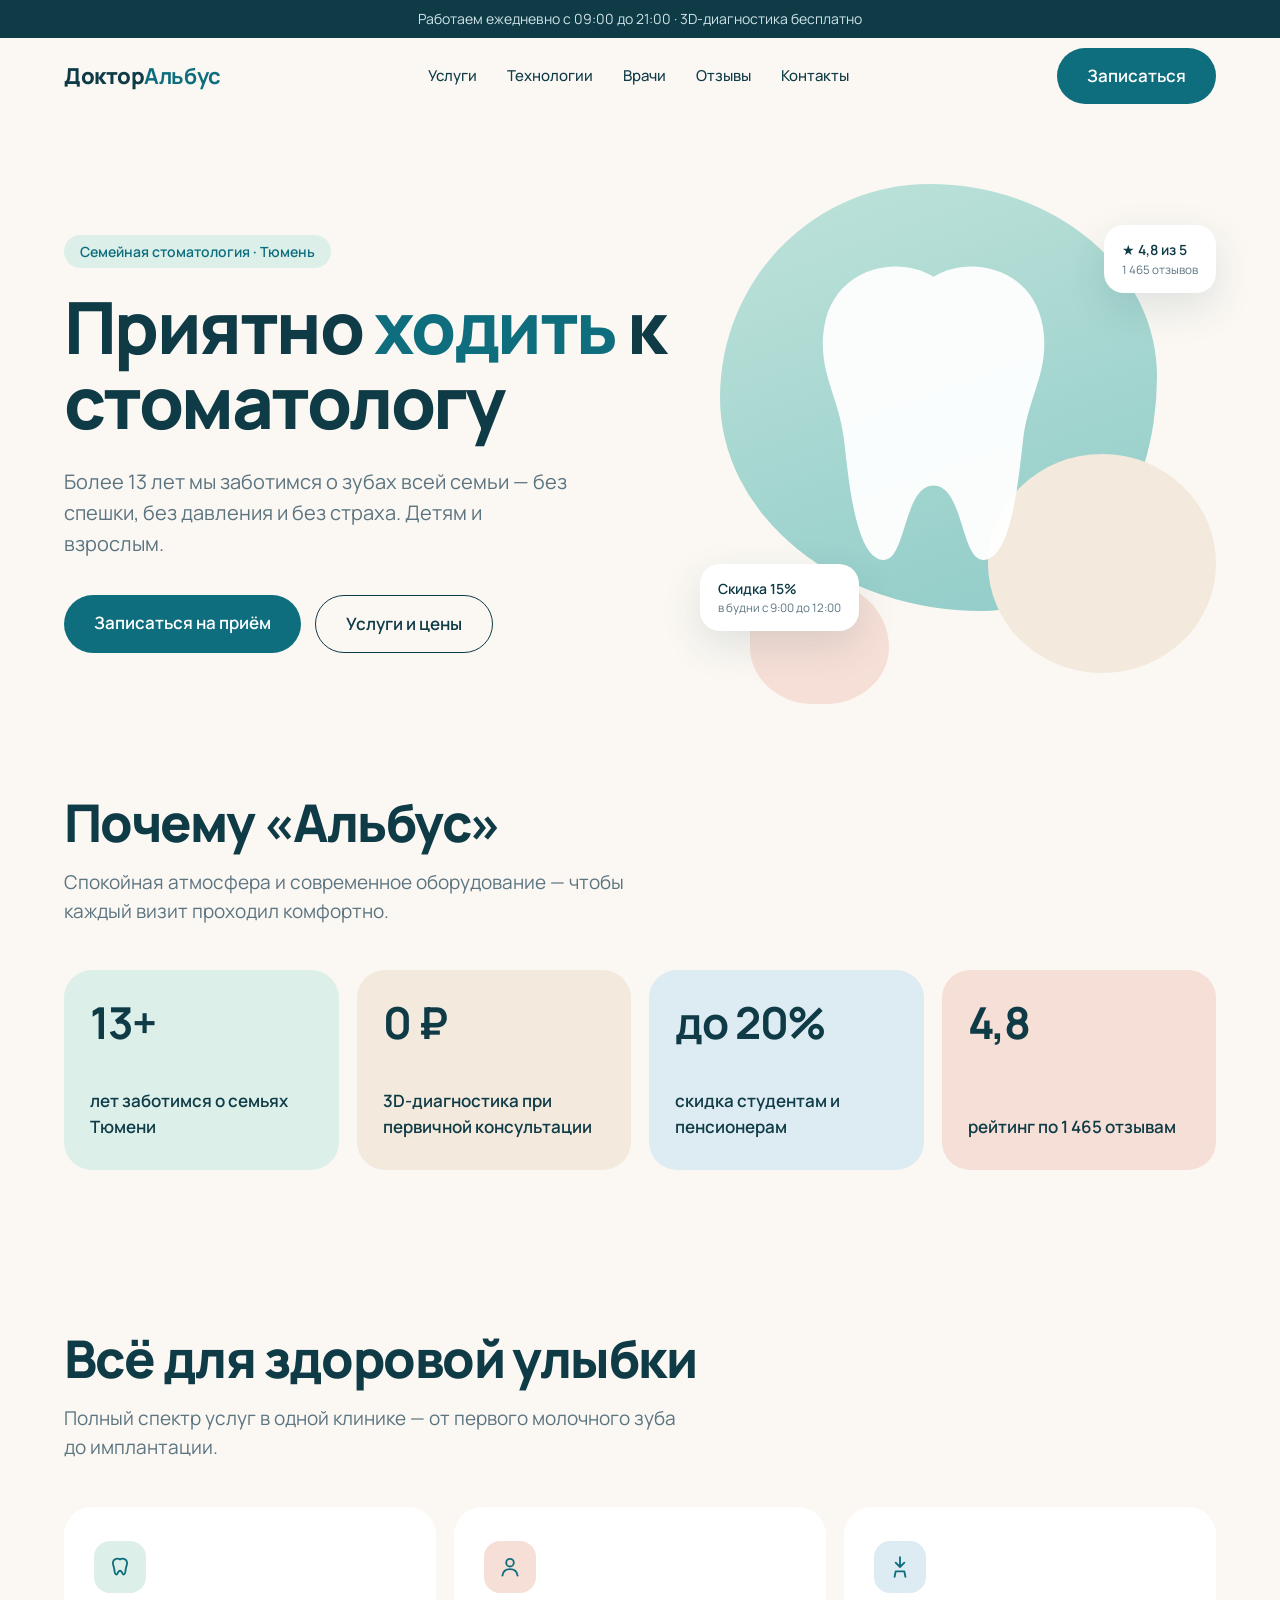
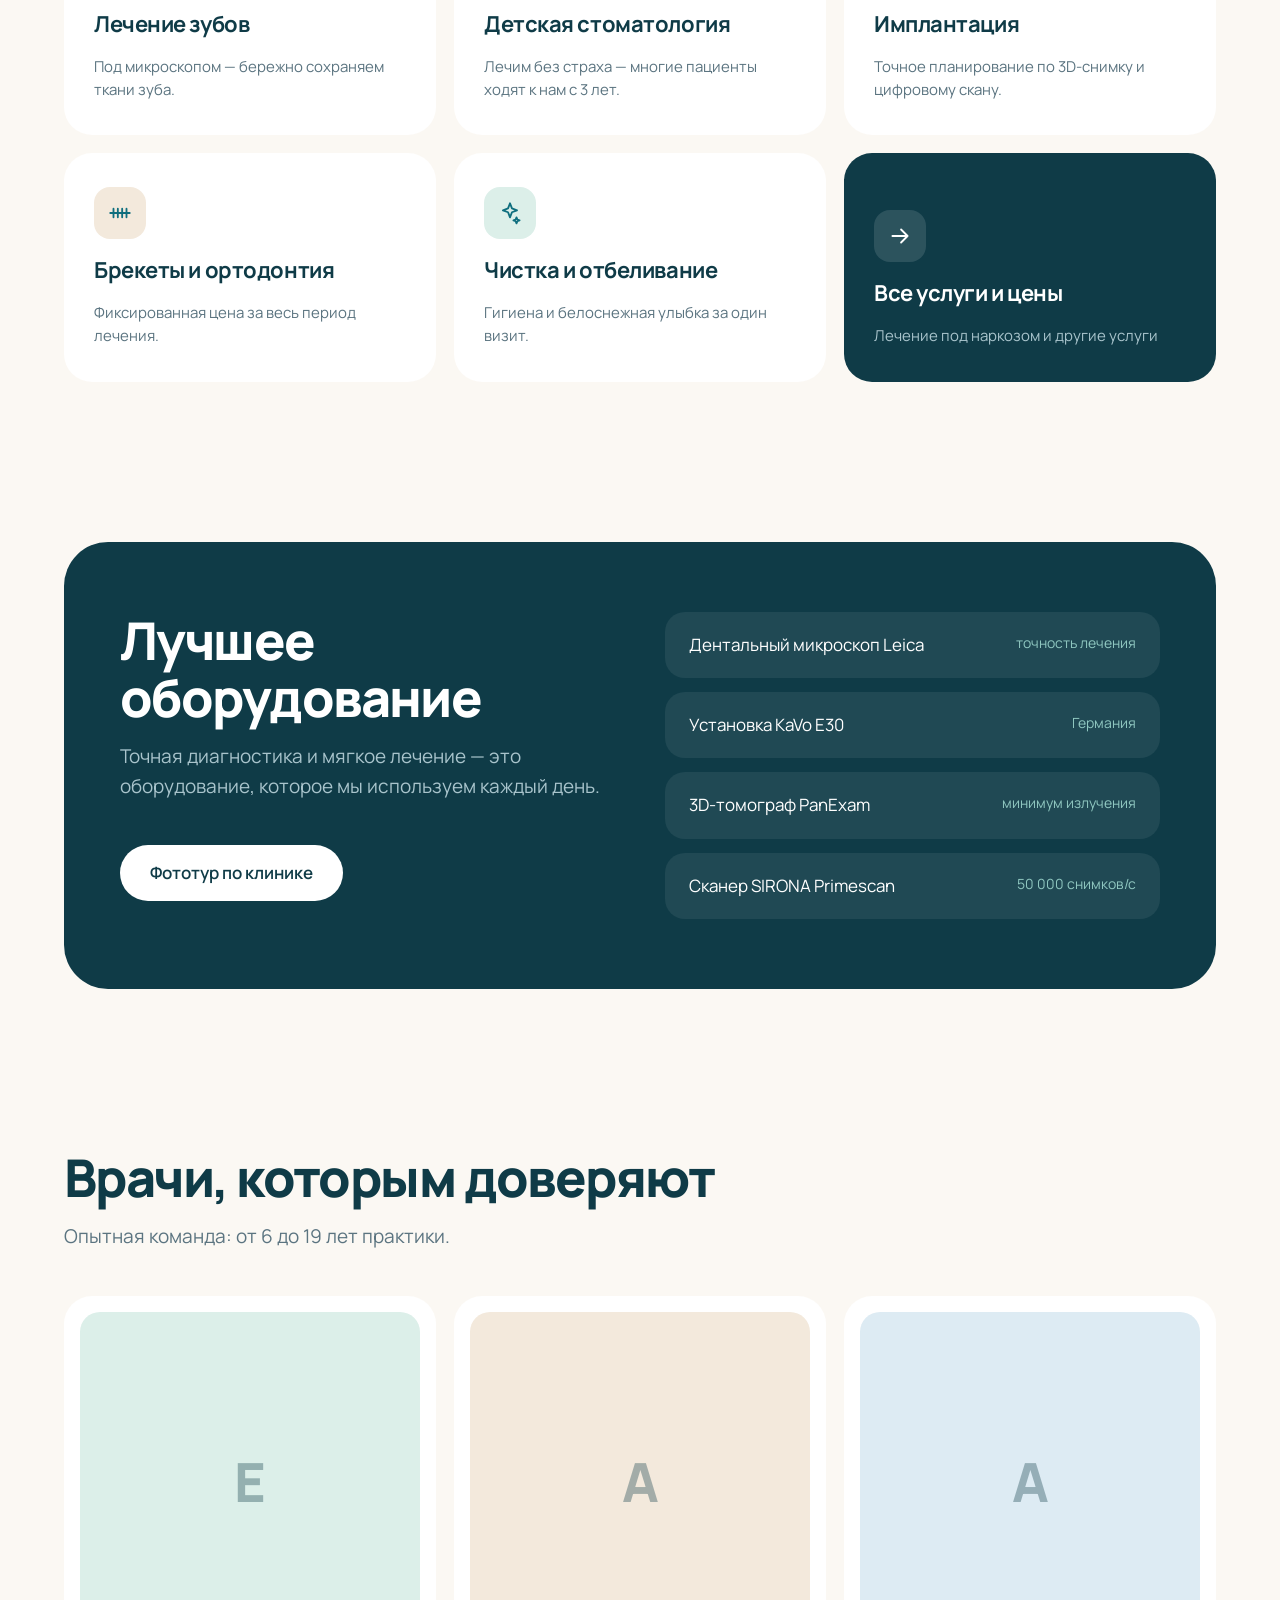
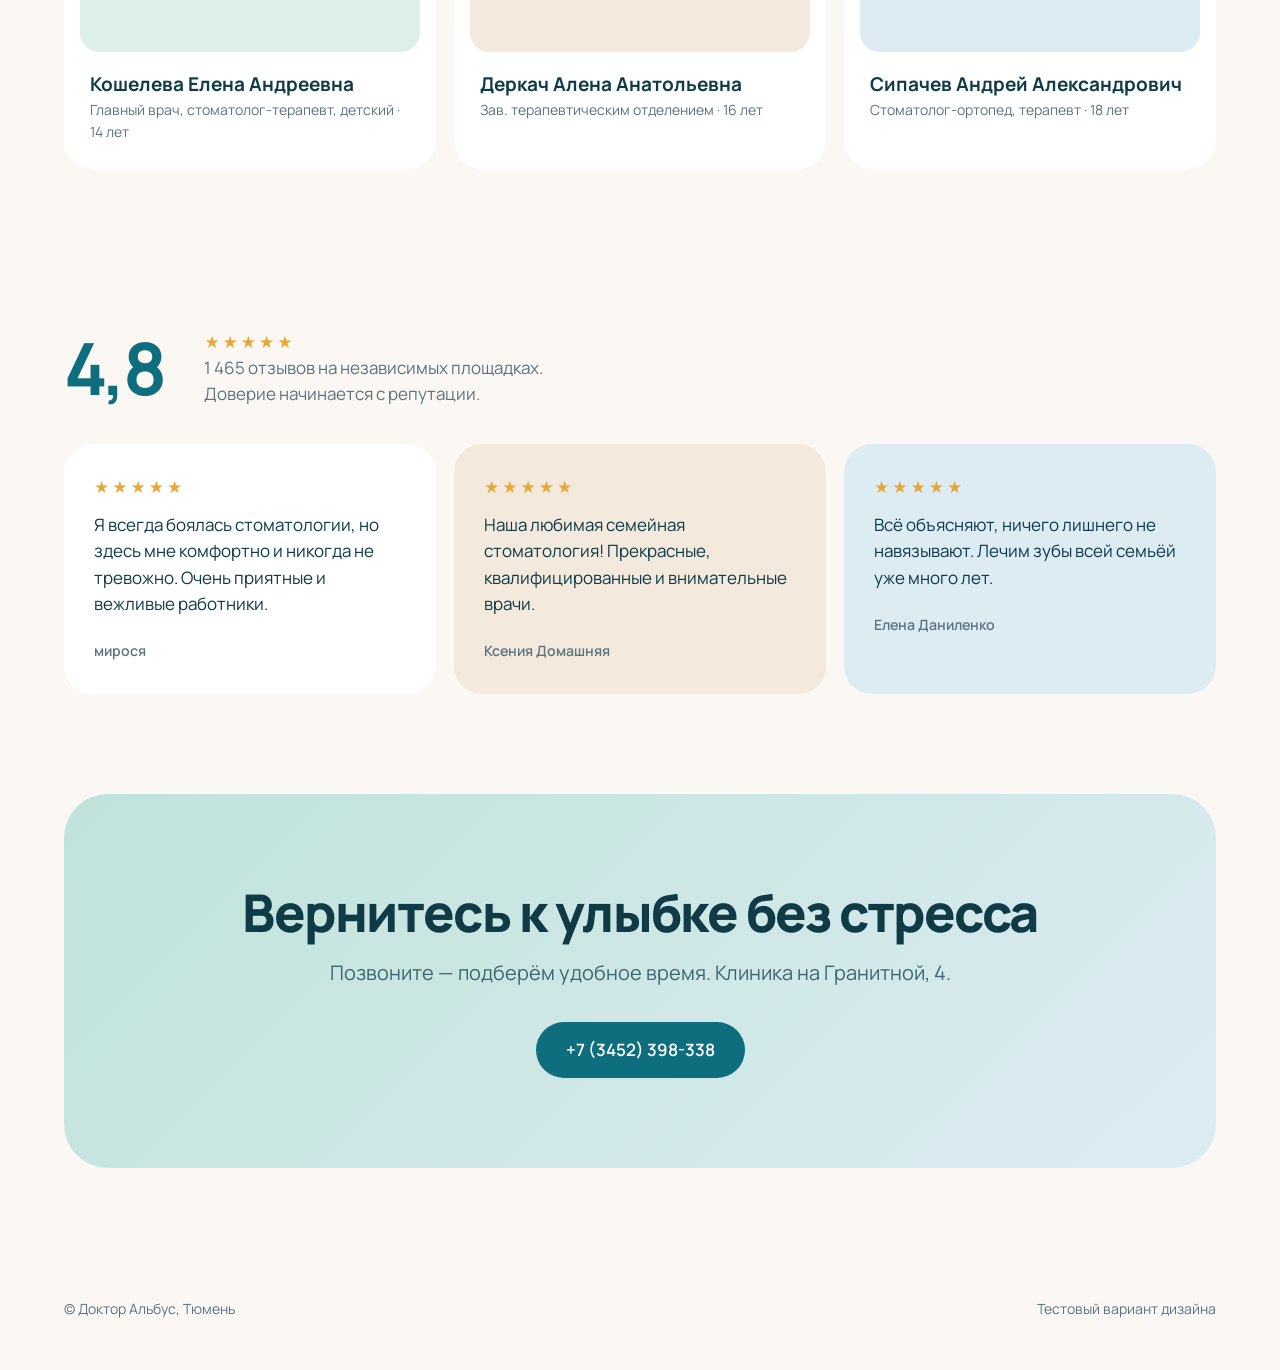
==== site/clinic.html @ 9a0cb172 "Add Doctor Albus redesign test page (Tend-inspired) Co-Authored-By: Claude Sonnet 5.5 <noreply@anthr" ====
<!doctype html>
<html lang="ru">
<head>
<meta charset="utf-8">
<meta name="viewport" content="width=device-width, initial-scale=1">
<title>Доктор Альбус — редизайн (тест)</title>
<link rel="preconnect" href="https://fonts.googleapis.com"><link rel="preconnect" href="https://fonts.gstatic.com" crossorigin>
<link href="https://fonts.googleapis.com/css2?family=Manrope:wght@400;500;600;800&display=swap&subset=cyrillic" rel="stylesheet">
<style>
:root{--bg:#FBF8F3;--ink:#0F3B47;--muted:#5B7480;--teal:#0E6E7E;--mint:#DCEFE9;--sand:#F3E9DC;--sky:#DDEBF3;--blush:#F6DFD6;--card:#fff;--r:28px}
*{box-sizing:border-box;margin:0}
body{font:400 17px/1.55 Manrope,system-ui,sans-serif;color:var(--ink);background:var(--bg)}
a{color:inherit;text-decoration:none}
.wrap{max-width:1200px;margin:0 auto;padding:0 24px}
.top{background:var(--ink);color:#cfe3e8;font-size:14px;text-align:center;padding:8px}
header{position:sticky;top:0;z-index:5;background:rgba(251,248,243,.9);backdrop-filter:blur(10px)}
header .wrap{display:flex;align-items:center;justify-content:space-between;height:76px}
.logo{font-weight:800;font-size:22px;letter-spacing:-.02em}.logo b{color:var(--teal)}
nav{display:flex;gap:30px;font-weight:500;font-size:15px}nav a:hover{color:var(--teal)}
.btn{display:inline-block;background:var(--teal);color:#fff;font-weight:600;padding:15px 30px;border-radius:999px;transition:.2s}
.btn:hover{background:var(--ink)}.btn.ghost{background:transparent;color:var(--ink);border:1.5px solid var(--ink)}.btn.ghost:hover{background:var(--ink);color:#fff}
.hero{padding:70px 0 90px;display:grid;grid-template-columns:1.1fr .9fr;gap:50px;align-items:center}
.eyebrow{display:inline-block;background:var(--mint);color:var(--teal);font-weight:600;font-size:14px;padding:6px 16px;border-radius:999px;margin-bottom:22px}
h1{font-size:clamp(40px,6vw,72px);line-height:1.04;letter-spacing:-.035em;font-weight:800}
h1 em{font-style:normal;color:var(--teal)}
.hero p{font-size:20px;color:var(--muted);margin:26px 0 36px;max-width:520px}
.hero .cta{display:flex;gap:14px;flex-wrap:wrap}
.visual{position:relative;aspect-ratio:1/1.05}
.blob{position:absolute;border-radius:var(--r)}
.b1{inset:0 12% 18% 0;background:linear-gradient(160deg,#BFE3DA,#8FCBC8);border-radius:48% 52% 40% 60%/50% 45% 55% 50%}
.b2{right:0;bottom:6%;width:46%;height:42%;background:var(--sand);border-radius:50%}
.b3{left:6%;bottom:0;width:28%;height:24%;background:var(--blush);border-radius:40% 60% 50% 50%}
.tooth{position:absolute;inset:14% 22% 24% 8%;width:70%;height:62%}
.float{position:absolute;background:#fff;border-radius:20px;padding:14px 18px;box-shadow:0 14px 40px rgba(15,59,71,.12);font-size:14px;font-weight:600}
.float small{display:block;font-weight:400;color:var(--muted)}
.f1{top:8%;right:0}.f2{bottom:14%;left:-4%}
section{padding:80px 0}
h2{font-size:clamp(32px,4.4vw,52px);letter-spacing:-.03em;line-height:1.1;font-weight:800;margin-bottom:16px}
.lead{color:var(--muted);font-size:19px;max-width:620px;margin-bottom:44px}
.why{display:grid;grid-template-columns:repeat(4,1fr);gap:18px}
.pill{border-radius:var(--r);padding:30px 26px;min-height:200px;display:flex;flex-direction:column;justify-content:space-between}
.pill b{font-size:44px;letter-spacing:-.03em;line-height:1}.pill span{font-weight:600}
.p1{background:var(--mint)}.p2{background:var(--sand)}.p3{background:var(--sky)}.p4{background:var(--blush)}
.services{display:grid;grid-template-columns:repeat(3,1fr);gap:18px}
.svc{background:var(--card);border-radius:var(--r);padding:34px 30px;transition:.25s;display:flex;flex-direction:column;gap:14px}
.svc:hover{transform:translateY(-6px);box-shadow:0 22px 50px rgba(15,59,71,.1)}
.ic{width:52px;height:52px;border-radius:16px;display:grid;place-items:center;background:var(--mint)}
.ic svg{width:26px;height:26px;stroke:var(--teal);fill:none;stroke-width:1.7;stroke-linecap:round;stroke-linejoin:round}
.svc h3{font-size:22px;letter-spacing:-.02em}.svc p{color:var(--muted);font-size:15px}
.svc.more{background:var(--ink);color:#fff;justify-content:flex-end}.svc.more .ic{background:rgba(255,255,255,.12)}.svc.more svg{stroke:#fff}
.tech{background:var(--ink);color:#fff;border-radius:44px;padding:70px 56px;display:grid;grid-template-columns:1fr 1fr;gap:50px}
.tech .lead{color:#a9c4cc}
.tech ul{list-style:none;padding:0;display:grid;gap:14px}
.tech li{background:rgba(255,255,255,.07);border-radius:20px;padding:20px 24px;display:flex;justify-content:space-between;gap:16px}
.tech li span{color:#8fc7c0;font-size:14px;white-space:nowrap}
.docs{display:grid;grid-template-columns:repeat(3,1fr);gap:18px}
.doc{background:var(--card);border-radius:var(--r);padding:16px 16px 26px}
.ph{aspect-ratio:1/1;border-radius:20px;margin-bottom:18px;display:grid;place-items:center;font-size:54px;font-weight:800;color:rgba(15,59,71,.35)}
.doc h3{font-size:19px;padding:0 10px}.doc p{padding:0 10px;color:var(--muted);font-size:14px}
.rate{display:flex;gap:40px;align-items:center;flex-wrap:wrap;margin-bottom:36px}
.rate b{font-size:72px;letter-spacing:-.04em;line-height:1;color:var(--teal)}
.reviews{display:grid;grid-template-columns:repeat(3,1fr);gap:18px}
.rev{border-radius:var(--r);padding:30px;background:var(--card)}.rev:nth-child(2){background:var(--sand)}.rev:nth-child(3){background:var(--sky)}
.rev p{margin:12px 0 20px}.rev small{color:var(--muted);font-weight:600}
.stars{color:#E8A838;letter-spacing:3px}
.final{background:linear-gradient(135deg,#BFE3DA,#DDEBF3);border-radius:44px;text-align:center;padding:90px 24px}
.final p{font-size:20px;color:var(--ink);opacity:.75;margin:10px 0 34px}
footer{padding:50px 0;color:var(--muted);font-size:14px;display:flex;justify-content:space-between;flex-wrap:wrap;gap:12px}
@media(max-width:900px){nav{display:none}.hero,.tech{grid-template-columns:1fr}.why{grid-template-columns:1fr 1fr}.services,.docs,.reviews{grid-template-columns:1fr}.tech{padding:44px 26px}}
@media(prefers-reduced-motion:reduce){*{transition:none!important}}
</style>
</head>
<body>
<div class="top">Работаем ежедневно с 09:00 до 21:00 · 3D-диагностика бесплатно</div>
<header><div class="wrap">
<a class="logo" href="#">Доктор<b>Альбус</b></a>
<nav><a href="#uslugi">Услуги</a><a href="#tech">Технологии</a><a href="#vrachi">Врачи</a><a href="#otzyvy">Отзывы</a><a href="#kontakty">Контакты</a></nav>
<a class="btn" href="tel:+73452398338">Записаться</a>
</div></header>

<main class="wrap">
<div class="hero">
  <div>
    <span class="eyebrow">Семейная стоматология · Тюмень</span>
    <h1>Приятно <em>ходить</em> к стоматологу</h1>
    <p>Более 13 лет мы заботимся о зубах всей семьи — без спешки, без давления и без страха. Детям и взрослым.</p>
    <div class="cta"><a class="btn" href="tel:+73452398338">Записаться на приём</a><a class="btn ghost" href="#uslugi">Услуги и цены</a></div>
  </div>
  <div class="visual">
    <div class="blob b1"></div><div class="blob b2"></div><div class="blob b3"></div>
    <svg class="tooth" viewBox="0 0 120 130" aria-hidden="true"><path d="M60 8c-14-9-40-4-44 20-3 18 6 28 8 46 2 18 5 48 16 48 9 0 8-30 20-30s11 30 20 30c11 0 14-30 16-48 2-18 11-28 8-46C100 4 74-1 60 8Z" fill="#fff" opacity=".95"/></svg>
    <div class="float f1">★ 4,8 из 5<small>1 465 отзывов</small></div>
    <div class="float f2">Скидка 15%<small>в будни с 9:00 до 12:00</small></div>
  </div>
</div>

<section style="padding-top:0">
  <h2>Почему «Альбус»</h2>
  <p class="lead">Спокойная атмосфера и современное оборудование — чтобы каждый визит проходил комфортно.</p>
  <div class="why">
    <div class="pill p1"><b>13+</b><span>лет заботимся о семьях Тюмени</span></div>
    <div class="pill p2"><b>0 ₽</b><span>3D-диагностика при первичной консультации</span></div>
    <div class="pill p3"><b>до 20%</b><span>скидка студентам и пенсионерам</span></div>
    <div class="pill p4"><b>4,8</b><span>рейтинг по 1 465 отзывам</span></div>
  </div>
</section>

<section id="uslugi">
  <h2>Всё для здоровой улыбки</h2>
  <p class="lead">Полный спектр услуг в одной клинике — от первого молочного зуба до имплантации.</p>
  <div class="services">
    <a class="svc" href="#"><div class="ic"><svg viewBox="0 0 24 24"><path d="M12 5c-2-1.5-6-.8-6.5 2.5-.4 2.7 1 4 1.2 6.5.3 3 .8 5 2 5 1.3 0 1-3.5 3.3-3.5s2 3.500 3.300 3.500c1.200 0 1.700-2 2-5 .2-2.500 1.600-3.800 1.200-6.500C18 4.200 14 3.500 12 5Z"/></svg></div><h3>Лечение зубов</h3><p>Под микроскопом — бережно сохраняем ткани зуба.</p></a>
    <a class="svc" href="#"><div class="ic" style="background:var(--blush)"><svg viewBox="0 0 24 24"><circle cx="12" cy="8" r="3.500"/><path d="M5 20c.5-4 3-6 7-6s6.500 2 7 6"/></svg></div><h3>Детская стоматология</h3><p>Лечим без страха — многие пациенты ходят к нам с 3 лет.</p></a>
    <a class="svc" href="#"><div class="ic" style="background:var(--sky)"><svg viewBox="0 0 24 24"><path d="M12 3v9M8 8l4 4 4-4M7 21l1-5h8l1 5"/></svg></div><h3>Имплантация</h3><p>Точное планирование по 3D-снимку и цифровому скану.</p></a>
    <a class="svc" href="#"><div class="ic" style="background:var(--sand)"><svg viewBox="0 0 24 24"><path d="M3 12h18M6 8v8M10 8v8M14 8v8M18 8v8"/></svg></div><h3>Брекеты и ортодонтия</h3><p>Фиксированная цена за весь период лечения.</p></a>
    <a class="svc" href="#"><div class="ic"><svg viewBox="0 0 24 24"><path d="M12 3l1.800 4.700L18.500 9.500 13.800 11.300 12 16l-1.800-4.700L5.500 9.500l4.700-1.800L12 3ZM18 16l.8 2 2 .8-2 .8-.8 2-.8-2-2-.8 2-.8.8-2Z"/></svg></div><h3>Чистка и отбеливание</h3><p>Гигиена и белоснежная улыбка за один визит.</p></a>
    <a class="svc more" href="#"><div class="ic"><svg viewBox="0 0 24 24"><path d="M5 12h14M13 6l6 6-6 6"/></svg></div><h3>Все услуги и цены</h3><p style="color:#a9c4cc">Лечение под наркозом и другие услуги</p></a>
  </div>
</section>

<section id="tech">
  <div class="tech">
    <div><h2>Лучшее оборудование</h2><p class="lead">Точная диагностика и мягкое лечение — это оборудование, которое мы используем каждый день.</p><a class="btn" style="background:#fff;color:var(--ink)" href="#">Фототур по клинике</a></div>
    <ul>
      <li>Дентальный микроскоп Leica<span>точность лечения</span></li>
      <li>Установка KaVo E30<span>Германия</span></li>
      <li>3D-томограф PanExam<span>минимум излучения</span></li>
      <li>Сканер SIRONA Primescan<span>50 000 снимков/с</span></li>
    </ul>
  </div>
</section>

<section id="vrachi">
  <h2>Врачи, которым доверяют</h2>
  <p class="lead">Опытная команда: от 6 до 19 лет практики.</p>
  <div class="docs">
    <div class="doc"><div class="ph" style="background:var(--mint)">Е</div><h3>Кошелева Елена Андреевна</h3><p>Главный врач, стоматолог-терапевт, детский · 14 лет</p></div>
    <div class="doc"><div class="ph" style="background:var(--sand)">А</div><h3>Деркач Алена Анатольевна</h3><p>Зав. терапевтическим отделением · 16 лет</p></div>
    <div class="doc"><div class="ph" style="background:var(--sky)">А</div><h3>Сипачев Андрей Александрович</h3><p>Стоматолог-ортопед, терапевт · 18 лет</p></div>
  </div>
</section>

<section id="otzyvy">
  <div class="rate"><b>4,8</b><div><div class="stars">★★★★★</div><p style="color:var(--muted)">1 465 отзывов на независимых площадках.<br>Доверие начинается с репутации.</p></div></div>
  <div class="reviews">
    <div class="rev"><div class="stars">★★★★★</div><p>Я всегда боялась стоматологии, но здесь мне комфортно и никогда не тревожно. Очень приятные и вежливые работники.</p><small>мирося</small></div>
    <div class="rev"><div class="stars">★★★★★</div><p>Наша любимая семейная стоматология! Прекрасные, квалифицированные и внимательные врачи.</p><small>Ксения Домашняя</small></div>
    <div class="rev"><div class="stars">★★★★★</div><p>Всё объясняют, ничего лишнего не навязывают. Лечим зубы всей семьёй уже много лет.</p><small>Елена Даниленко</small></div>
  </div>
</section>

<section id="kontakty" style="padding-top:20px">
  <div class="final">
    <h2>Вернитесь к улыбке без стресса</h2>
    <p>Позвоните — подберём удобное время. Клиника на Гранитной, 4.</p>
    <a class="btn" href="tel:+73452398338">+7 (3452) 398-338</a>
  </div>
</section>
<footer><span>© Доктор Альбус, Тюмень</span><span>Тестовый вариант дизайна</span></footer>
</main>
</body>
</html>
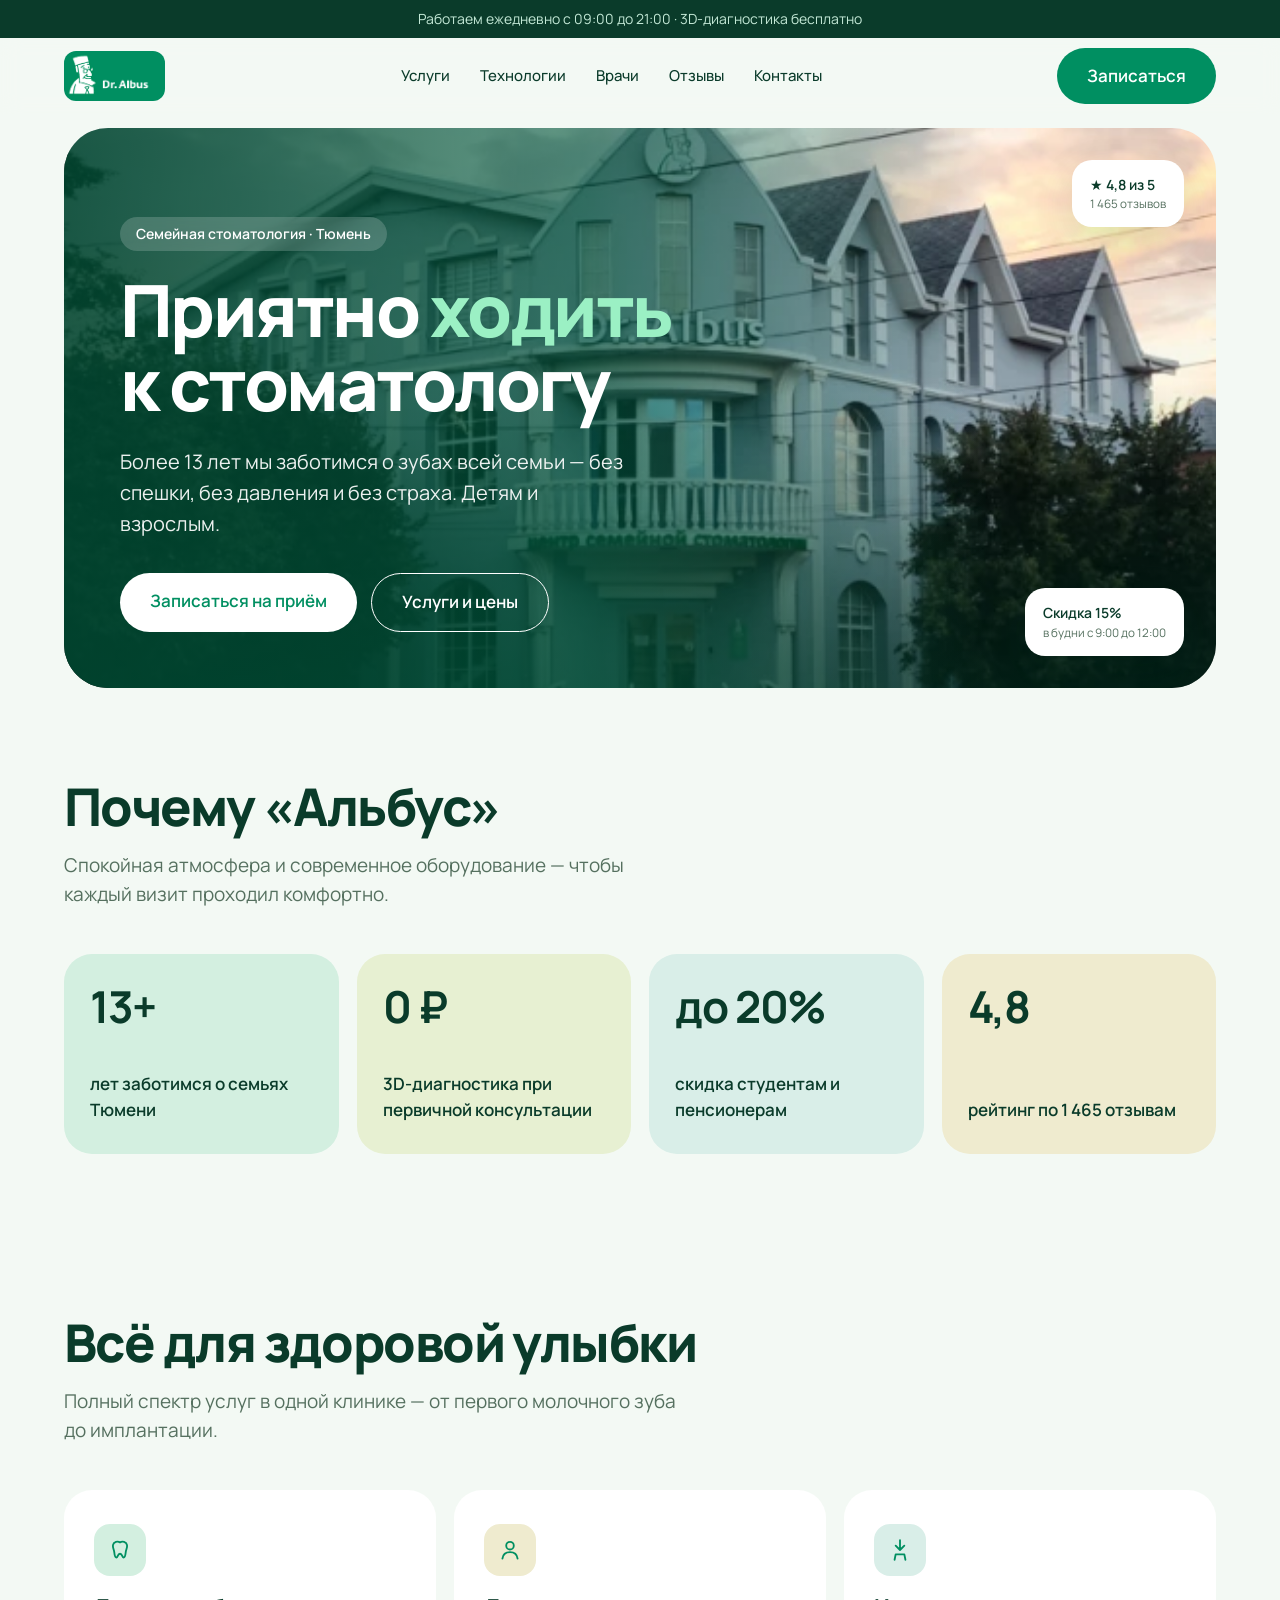
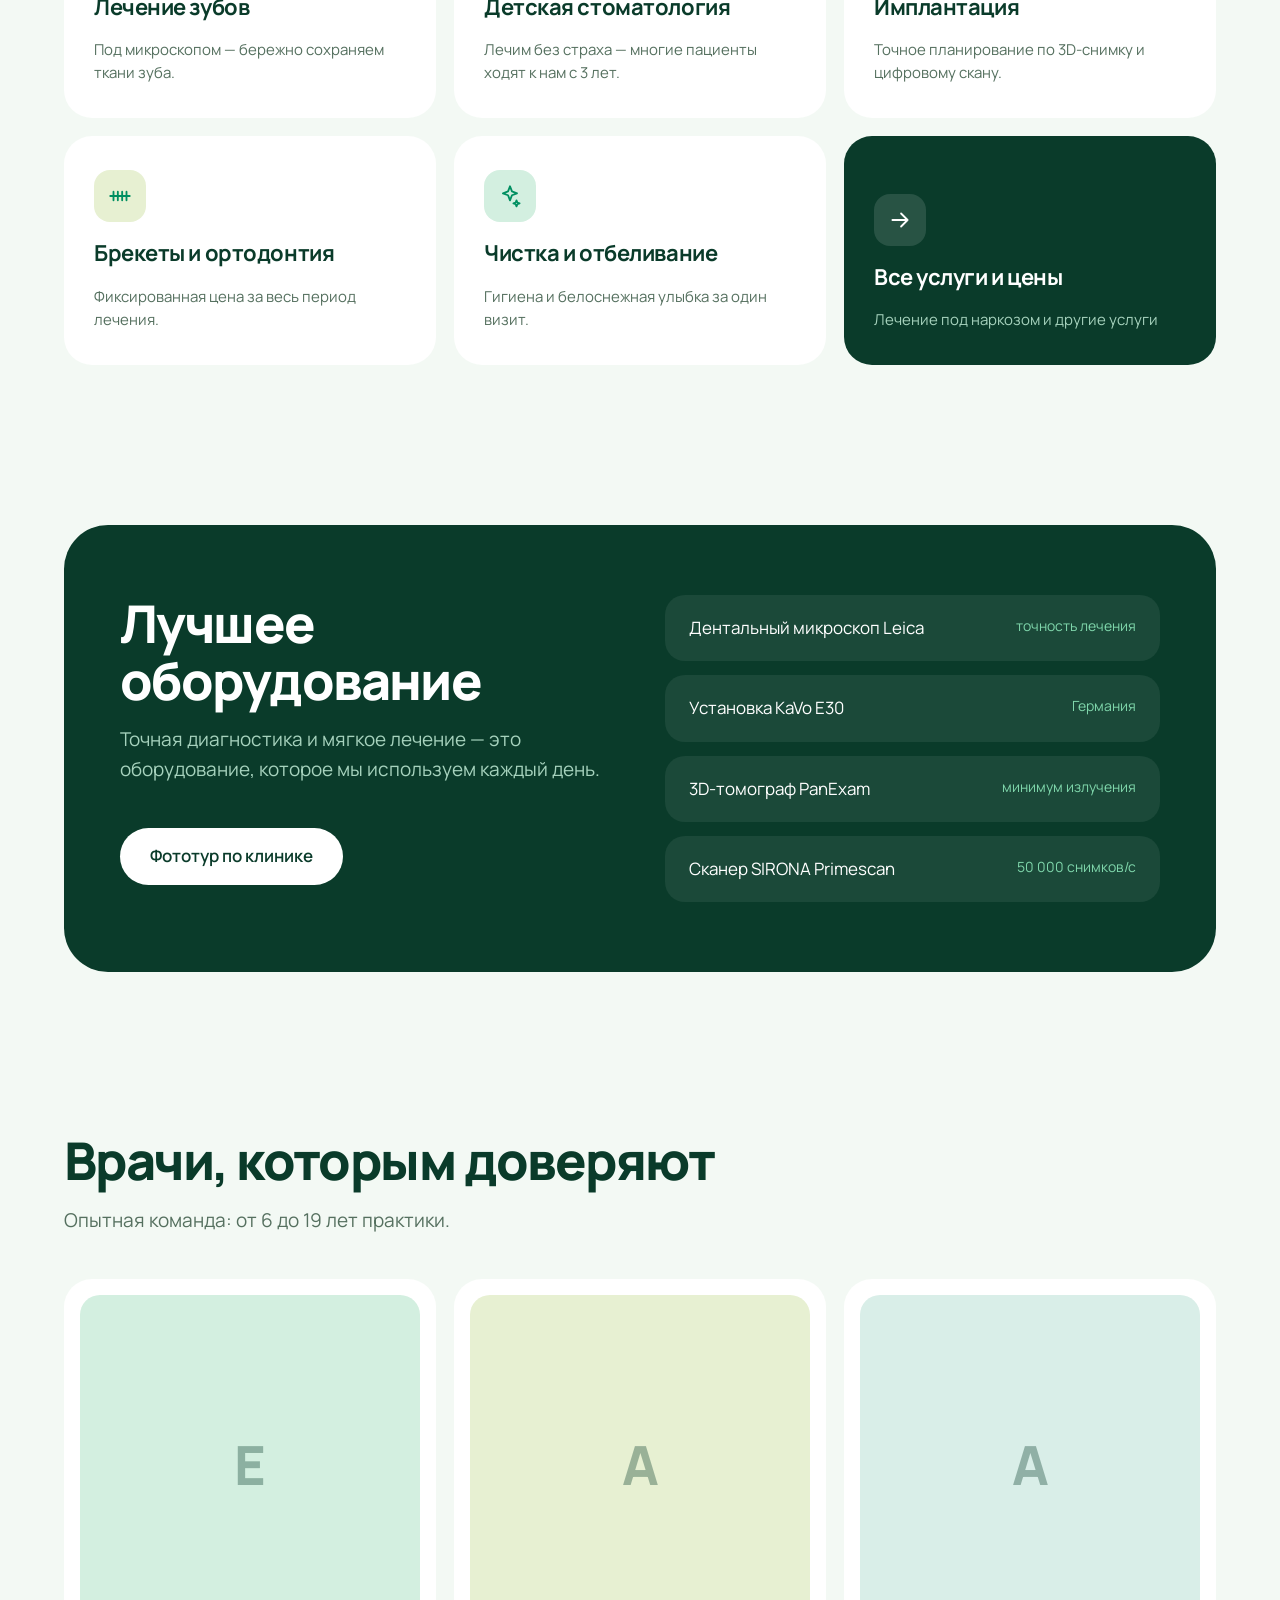
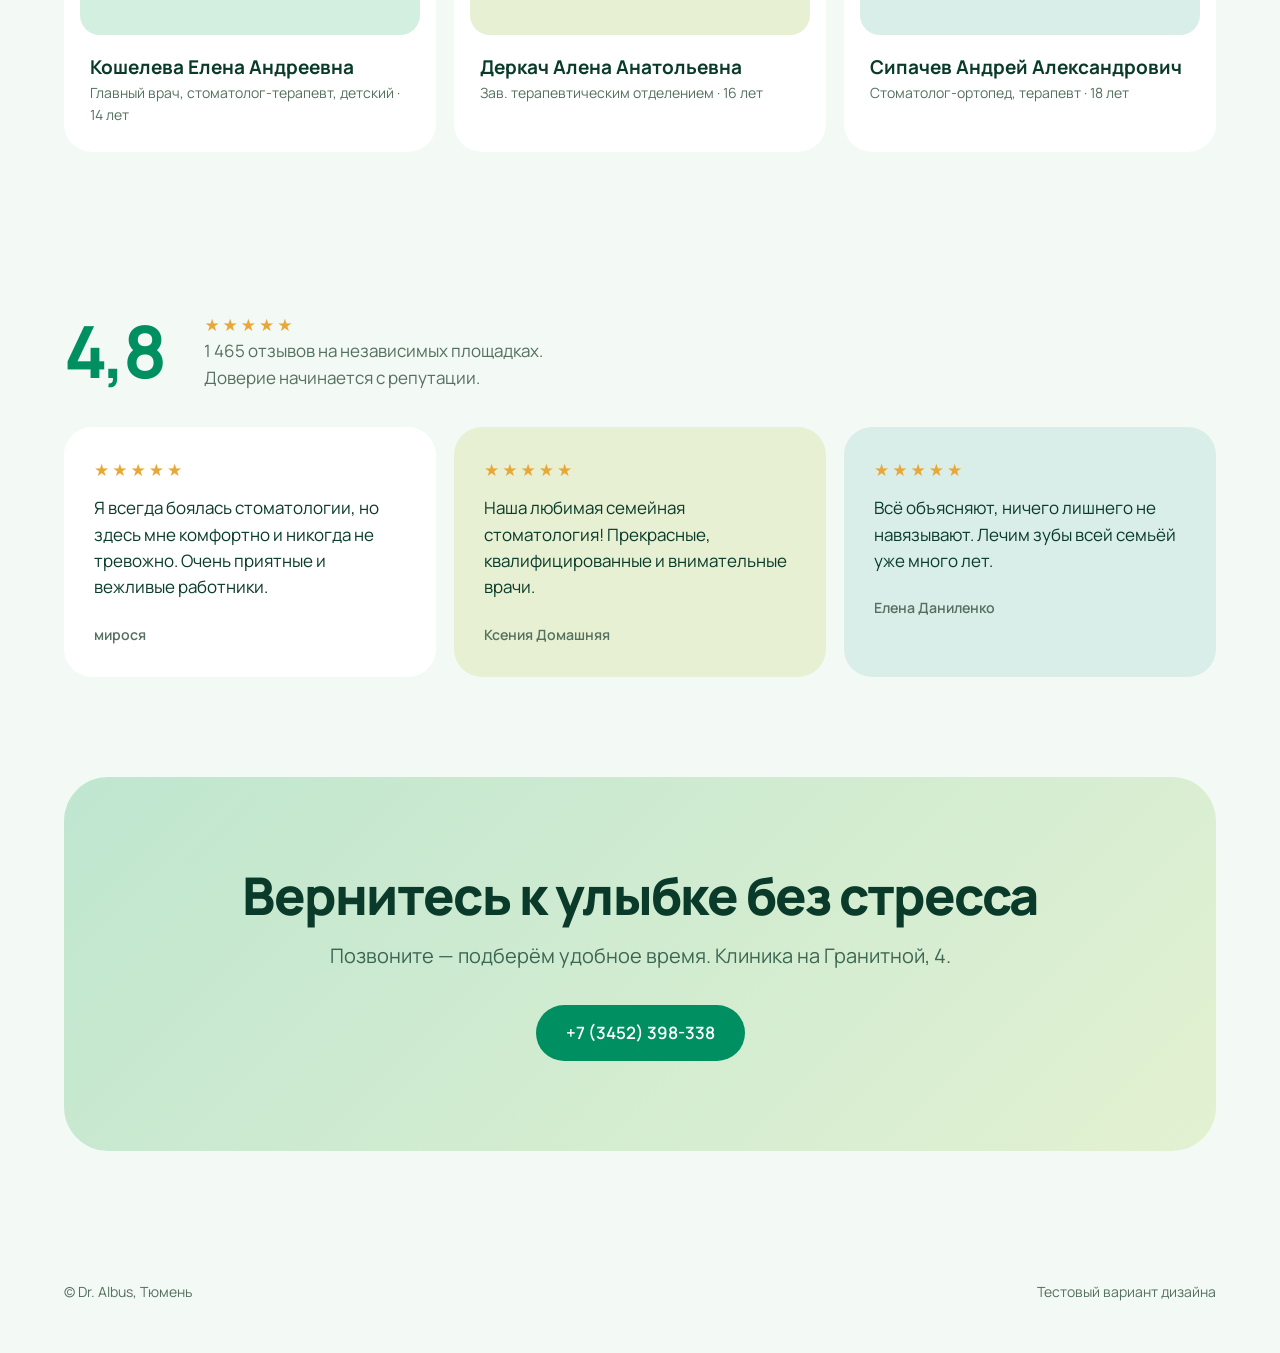
==== commit a89823a9: "Clinic page: panoramic building banner, brand logo, greener palette Co-Authored-By: Claude Sonnet 5." ====
--- a/site/clinic.html
+++ b/site/clinic.html
@@ -7,33 +7,31 @@
 <link rel="preconnect" href="https://fonts.googleapis.com"><link rel="preconnect" href="https://fonts.gstatic.com" crossorigin>
 <link href="https://fonts.googleapis.com/css2?family=Manrope:wght@400;500;600;800&display=swap&subset=cyrillic" rel="stylesheet">
 <style>
-:root{--bg:#FBF8F3;--ink:#0F3B47;--muted:#5B7480;--teal:#0E6E7E;--mint:#DCEFE9;--sand:#F3E9DC;--sky:#DDEBF3;--blush:#F6DFD6;--card:#fff;--r:28px}
+:root{--bg:#F3F9F4;--ink:#0A3B2A;--muted:#55705F;--teal:#008F61;--mint:#D3EFE0;--sand:#E7F0D2;--sky:#D9EEE8;--blush:#EFEBCF;--card:#fff;--r:28px}
 *{box-sizing:border-box;margin:0}
 body{font:400 17px/1.55 Manrope,system-ui,sans-serif;color:var(--ink);background:var(--bg)}
 a{color:inherit;text-decoration:none}
 .wrap{max-width:1200px;margin:0 auto;padding:0 24px}
-.top{background:var(--ink);color:#cfe3e8;font-size:14px;text-align:center;padding:8px}
-header{position:sticky;top:0;z-index:5;background:rgba(251,248,243,.9);backdrop-filter:blur(10px)}
+.top{background:var(--ink);color:#c3e8d6;font-size:14px;text-align:center;padding:8px}
+header{position:sticky;top:0;z-index:5;background:rgba(243,249,244,.92);backdrop-filter:blur(10px)}
 header .wrap{display:flex;align-items:center;justify-content:space-between;height:76px}
-.logo{font-weight:800;font-size:22px;letter-spacing:-.02em}.logo b{color:var(--teal)}
+.logo img{height:50px;width:auto;display:block;border-radius:12px}
 nav{display:flex;gap:30px;font-weight:500;font-size:15px}nav a:hover{color:var(--teal)}
 .btn{display:inline-block;background:var(--teal);color:#fff;font-weight:600;padding:15px 30px;border-radius:999px;transition:.2s}
 .btn:hover{background:var(--ink)}.btn.ghost{background:transparent;color:var(--ink);border:1.5px solid var(--ink)}.btn.ghost:hover{background:var(--ink);color:#fff}
-.hero{padding:70px 0 90px;display:grid;grid-template-columns:1.1fr .9fr;gap:50px;align-items:center}
-.eyebrow{display:inline-block;background:var(--mint);color:var(--teal);font-weight:600;font-size:14px;padding:6px 16px;border-radius:999px;margin-bottom:22px}
+.hero{position:relative;margin:14px 0 90px;border-radius:44px;overflow:hidden;min-height:560px;display:flex;align-items:flex-end;color:#fff;background:#0A3B2A url(img/building.webp) center 52%/cover no-repeat}
+.hero::before{content:"";position:absolute;inset:0;background:linear-gradient(90deg,rgba(0,70,48,.88) 0%,rgba(0,90,62,.6) 45%,rgba(0,90,62,0) 80%),linear-gradient(0deg,rgba(0,50,34,.55),transparent 55%)}
+.hero>div:first-child{position:relative;padding:56px;max-width:700px}
+.eyebrow{display:inline-block;background:rgba(255,255,255,.18);backdrop-filter:blur(8px);color:#fff;font-weight:600;font-size:14px;padding:6px 16px;border-radius:999px;margin-bottom:22px}
 h1{font-size:clamp(40px,6vw,72px);line-height:1.04;letter-spacing:-.035em;font-weight:800}
-h1 em{font-style:normal;color:var(--teal)}
-.hero p{font-size:20px;color:var(--muted);margin:26px 0 36px;max-width:520px}
+h1 em{font-style:normal;color:#9BF0C4}
+.hero p{font-size:20px;opacity:.92;margin:24px 0 34px;max-width:520px}
 .hero .cta{display:flex;gap:14px;flex-wrap:wrap}
-.visual{position:relative;aspect-ratio:1/1.05}
-.blob{position:absolute;border-radius:var(--r)}
-.b1{inset:0 12% 18% 0;background:linear-gradient(160deg,#BFE3DA,#8FCBC8);border-radius:48% 52% 40% 60%/50% 45% 55% 50%}
-.b2{right:0;bottom:6%;width:46%;height:42%;background:var(--sand);border-radius:50%}
-.b3{left:6%;bottom:0;width:28%;height:24%;background:var(--blush);border-radius:40% 60% 50% 50%}
-.tooth{position:absolute;inset:14% 22% 24% 8%;width:70%;height:62%}
-.float{position:absolute;background:#fff;border-radius:20px;padding:14px 18px;box-shadow:0 14px 40px rgba(15,59,71,.12);font-size:14px;font-weight:600}
+.hero .btn{background:#fff;color:var(--teal)}.hero .btn:hover{background:#9BF0C4;color:var(--ink)}
+.hero .btn.ghost{background:transparent;color:#fff;border-color:#fff}.hero .btn.ghost:hover{background:#fff;color:var(--teal)}
+.float{position:absolute;color:var(--ink);z-index:2;background:#fff;border-radius:20px;padding:14px 18px;box-shadow:0 14px 40px rgba(10,59,42,.12);font-size:14px;font-weight:600}
 .float small{display:block;font-weight:400;color:var(--muted)}
-.f1{top:8%;right:0}.f2{bottom:14%;left:-4%}
+.f1{top:32px;right:32px}.f2{bottom:32px;right:32px}
 section{padding:80px 0}
 h2{font-size:clamp(32px,4.4vw,52px);letter-spacing:-.03em;line-height:1.1;font-weight:800;margin-bottom:16px}
 .lead{color:var(--muted);font-size:19px;max-width:620px;margin-bottom:44px}
@@ -43,19 +41,19 @@
 .p1{background:var(--mint)}.p2{background:var(--sand)}.p3{background:var(--sky)}.p4{background:var(--blush)}
 .services{display:grid;grid-template-columns:repeat(3,1fr);gap:18px}
 .svc{background:var(--card);border-radius:var(--r);padding:34px 30px;transition:.25s;display:flex;flex-direction:column;gap:14px}
-.svc:hover{transform:translateY(-6px);box-shadow:0 22px 50px rgba(15,59,71,.1)}
+.svc:hover{transform:translateY(-6px);box-shadow:0 22px 50px rgba(10,59,42,.1)}
 .ic{width:52px;height:52px;border-radius:16px;display:grid;place-items:center;background:var(--mint)}
 .ic svg{width:26px;height:26px;stroke:var(--teal);fill:none;stroke-width:1.7;stroke-linecap:round;stroke-linejoin:round}
 .svc h3{font-size:22px;letter-spacing:-.02em}.svc p{color:var(--muted);font-size:15px}
 .svc.more{background:var(--ink);color:#fff;justify-content:flex-end}.svc.more .ic{background:rgba(255,255,255,.12)}.svc.more svg{stroke:#fff}
 .tech{background:var(--ink);color:#fff;border-radius:44px;padding:70px 56px;display:grid;grid-template-columns:1fr 1fr;gap:50px}
-.tech .lead{color:#a9c4cc}
+.tech .lead{color:#a6d2bd}
 .tech ul{list-style:none;padding:0;display:grid;gap:14px}
 .tech li{background:rgba(255,255,255,.07);border-radius:20px;padding:20px 24px;display:flex;justify-content:space-between;gap:16px}
-.tech li span{color:#8fc7c0;font-size:14px;white-space:nowrap}
+.tech li span{color:#7fd6ab;font-size:14px;white-space:nowrap}
 .docs{display:grid;grid-template-columns:repeat(3,1fr);gap:18px}
 .doc{background:var(--card);border-radius:var(--r);padding:16px 16px 26px}
-.ph{aspect-ratio:1/1;border-radius:20px;margin-bottom:18px;display:grid;place-items:center;font-size:54px;font-weight:800;color:rgba(15,59,71,.35)}
+.ph{aspect-ratio:1/1;border-radius:20px;margin-bottom:18px;display:grid;place-items:center;font-size:54px;font-weight:800;color:rgba(10,59,42,.35)}
 .doc h3{font-size:19px;padding:0 10px}.doc p{padding:0 10px;color:var(--muted);font-size:14px}
 .rate{display:flex;gap:40px;align-items:center;flex-wrap:wrap;margin-bottom:36px}
 .rate b{font-size:72px;letter-spacing:-.04em;line-height:1;color:var(--teal)}
@@ -63,17 +61,17 @@
 .rev{border-radius:var(--r);padding:30px;background:var(--card)}.rev:nth-child(2){background:var(--sand)}.rev:nth-child(3){background:var(--sky)}
 .rev p{margin:12px 0 20px}.rev small{color:var(--muted);font-weight:600}
 .stars{color:#E8A838;letter-spacing:3px}
-.final{background:linear-gradient(135deg,#BFE3DA,#DDEBF3);border-radius:44px;text-align:center;padding:90px 24px}
+.final{background:linear-gradient(135deg,#BFE6CF,#E3F1D2);border-radius:44px;text-align:center;padding:90px 24px}
 .final p{font-size:20px;color:var(--ink);opacity:.75;margin:10px 0 34px}
 footer{padding:50px 0;color:var(--muted);font-size:14px;display:flex;justify-content:space-between;flex-wrap:wrap;gap:12px}
-@media(max-width:900px){nav{display:none}.hero,.tech{grid-template-columns:1fr}.why{grid-template-columns:1fr 1fr}.services,.docs,.reviews{grid-template-columns:1fr}.tech{padding:44px 26px}}
+@media(max-width:900px){nav{display:none}.hero{min-height:520px;border-radius:32px}.hero>div:first-child{padding:28px}.float{display:none}.tech{grid-template-columns:1fr}.why{grid-template-columns:1fr 1fr}.services,.docs,.reviews{grid-template-columns:1fr}.tech{padding:44px 26px}}
 @media(prefers-reduced-motion:reduce){*{transition:none!important}}
 </style>
 </head>
 <body>
 <div class="top">Работаем ежедневно с 09:00 до 21:00 · 3D-диагностика бесплатно</div>
 <header><div class="wrap">
-<a class="logo" href="#">Доктор<b>Альбус</b></a>
+<a class="logo" href="#" aria-label="Dr. Albus, на главную"><img src="img/logo.png" alt="Dr. Albus"></a>
 <nav><a href="#uslugi">Услуги</a><a href="#tech">Технологии</a><a href="#vrachi">Врачи</a><a href="#otzyvy">Отзывы</a><a href="#kontakty">Контакты</a></nav>
 <a class="btn" href="tel:+73452398338">Записаться</a>
 </div></header>
@@ -86,12 +84,8 @@
     <p>Более 13 лет мы заботимся о зубах всей семьи — без спешки, без давления и без страха. Детям и взрослым.</p>
     <div class="cta"><a class="btn" href="tel:+73452398338">Записаться на приём</a><a class="btn ghost" href="#uslugi">Услуги и цены</a></div>
   </div>
-  <div class="visual">
-    <div class="blob b1"></div><div class="blob b2"></div><div class="blob b3"></div>
-    <svg class="tooth" viewBox="0 0 120 130" aria-hidden="true"><path d="M60 8c-14-9-40-4-44 20-3 18 6 28 8 46 2 18 5 48 16 48 9 0 8-30 20-30s11 30 20 30c11 0 14-30 16-48 2-18 11-28 8-46C100 4 74-1 60 8Z" fill="#fff" opacity=".95"/></svg>
-    <div class="float f1">★ 4,8 из 5<small>1 465 отзывов</small></div>
-    <div class="float f2">Скидка 15%<small>в будни с 9:00 до 12:00</small></div>
-  </div>
+  <div class="float f1">★ 4,8 из 5<small>1 465 отзывов</small></div>
+  <div class="float f2">Скидка 15%<small>в будни с 9:00 до 12:00</small></div>
 </div>
 
 <section style="padding-top:0">
@@ -114,7 +108,7 @@
     <a class="svc" href="#"><div class="ic" style="background:var(--sky)"><svg viewBox="0 0 24 24"><path d="M12 3v9M8 8l4 4 4-4M7 21l1-5h8l1 5"/></svg></div><h3>Имплантация</h3><p>Точное планирование по 3D-снимку и цифровому скану.</p></a>
     <a class="svc" href="#"><div class="ic" style="background:var(--sand)"><svg viewBox="0 0 24 24"><path d="M3 12h18M6 8v8M10 8v8M14 8v8M18 8v8"/></svg></div><h3>Брекеты и ортодонтия</h3><p>Фиксированная цена за весь период лечения.</p></a>
     <a class="svc" href="#"><div class="ic"><svg viewBox="0 0 24 24"><path d="M12 3l1.800 4.700L18.500 9.500 13.800 11.300 12 16l-1.800-4.700L5.500 9.500l4.700-1.800L12 3ZM18 16l.8 2 2 .8-2 .8-.8 2-.8-2-2-.8 2-.8.8-2Z"/></svg></div><h3>Чистка и отбеливание</h3><p>Гигиена и белоснежная улыбка за один визит.</p></a>
-    <a class="svc more" href="#"><div class="ic"><svg viewBox="0 0 24 24"><path d="M5 12h14M13 6l6 6-6 6"/></svg></div><h3>Все услуги и цены</h3><p style="color:#a9c4cc">Лечение под наркозом и другие услуги</p></a>
+    <a class="svc more" href="#"><div class="ic"><svg viewBox="0 0 24 24"><path d="M5 12h14M13 6l6 6-6 6"/></svg></div><h3>Все услуги и цены</h3><p style="color:#a6d2bd">Лечение под наркозом и другие услуги</p></a>
   </div>
 </section>
 
@@ -156,7 +150,7 @@
     <a class="btn" href="tel:+73452398338">+7 (3452) 398-338</a>
   </div>
 </section>
-<footer><span>© Доктор Альбус, Тюмень</span><span>Тестовый вариант дизайна</span></footer>
+<footer><span>© Dr. Albus, Тюмень</span><span>Тестовый вариант дизайна</span></footer>
 </main>
 </body>
 </html>
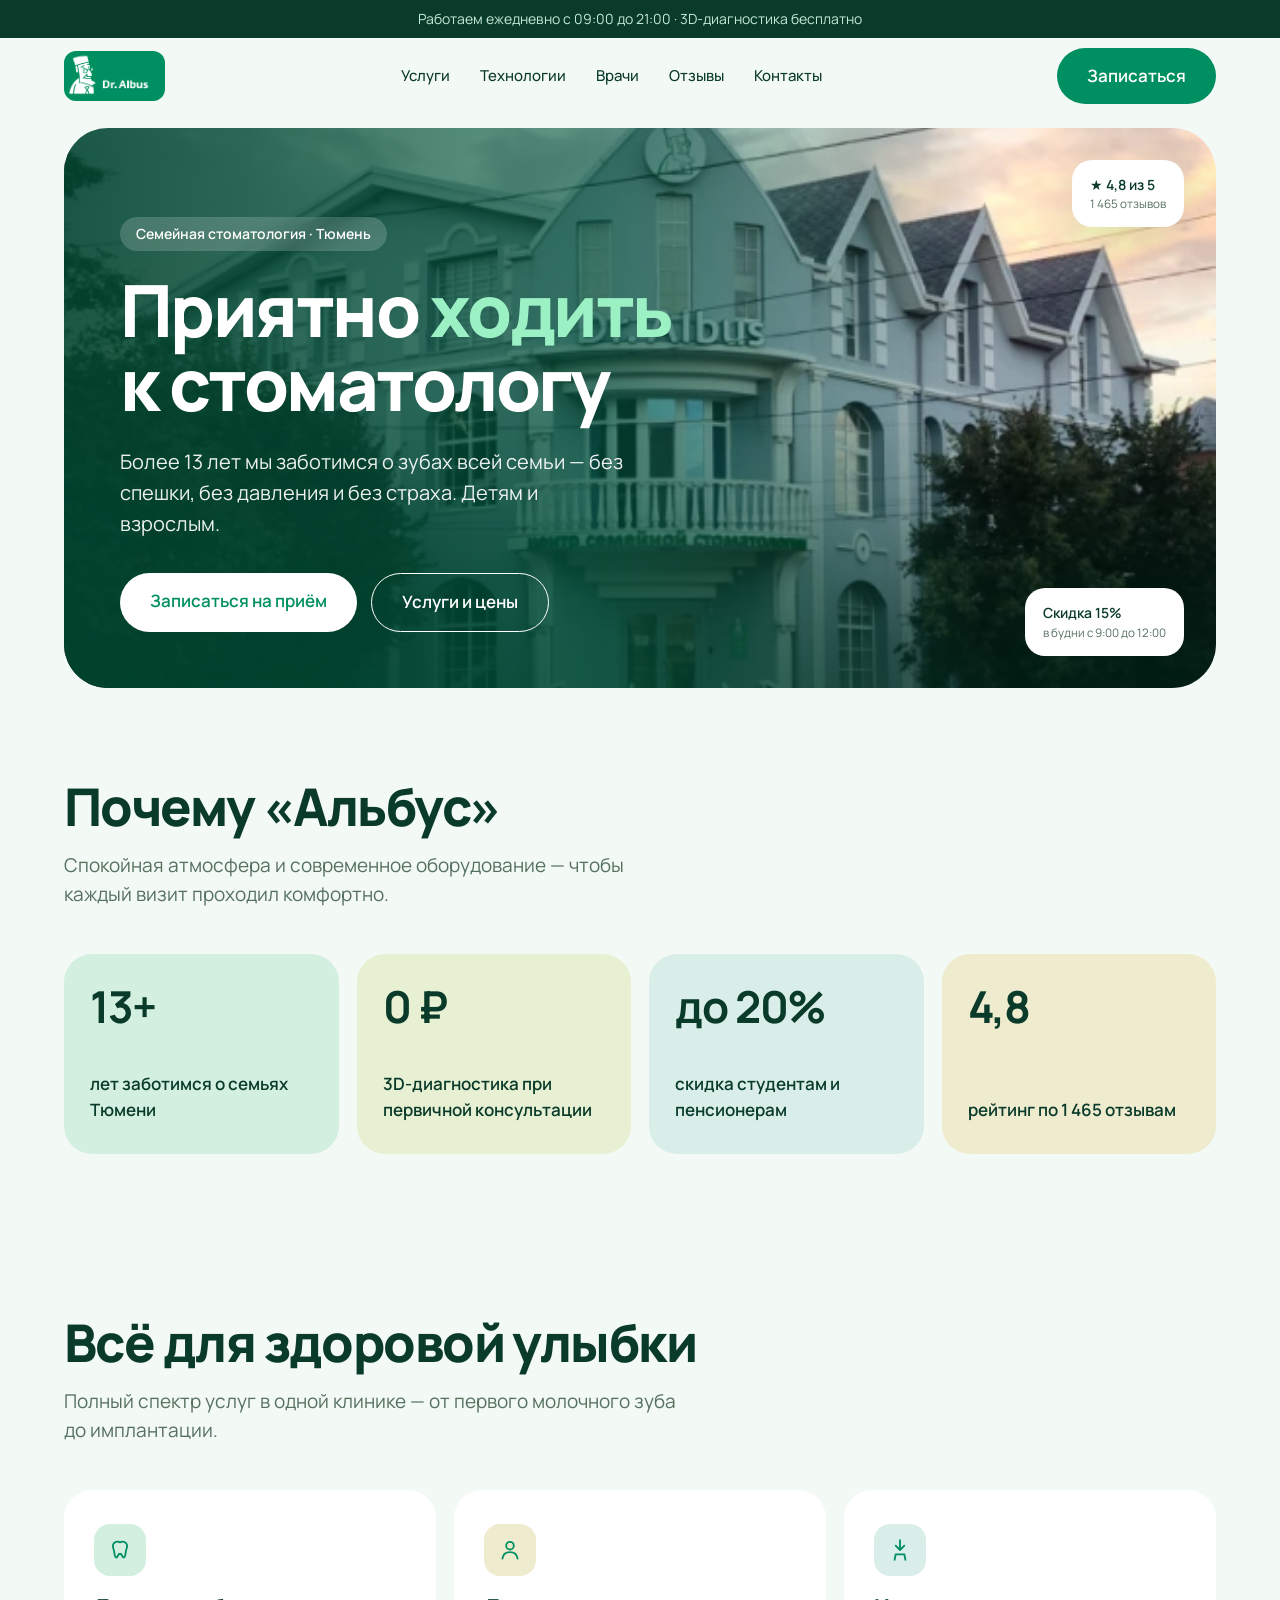
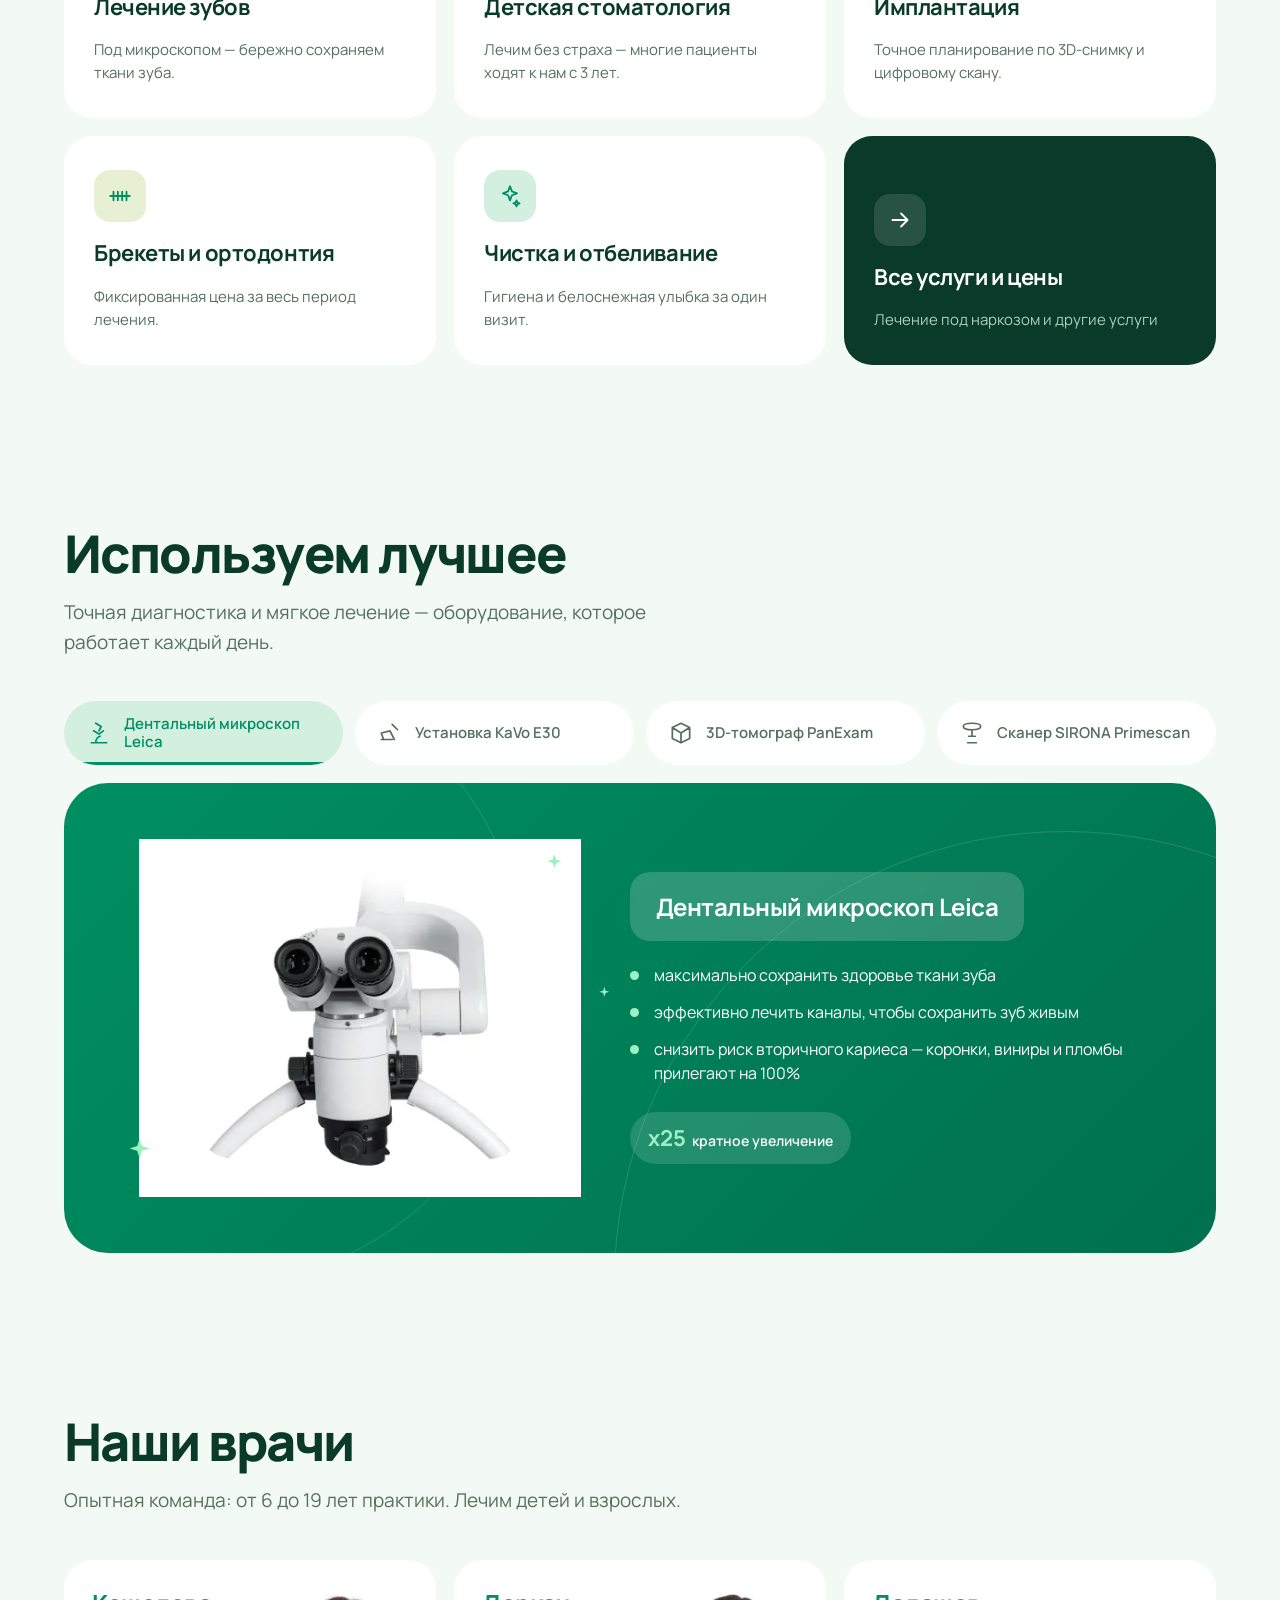
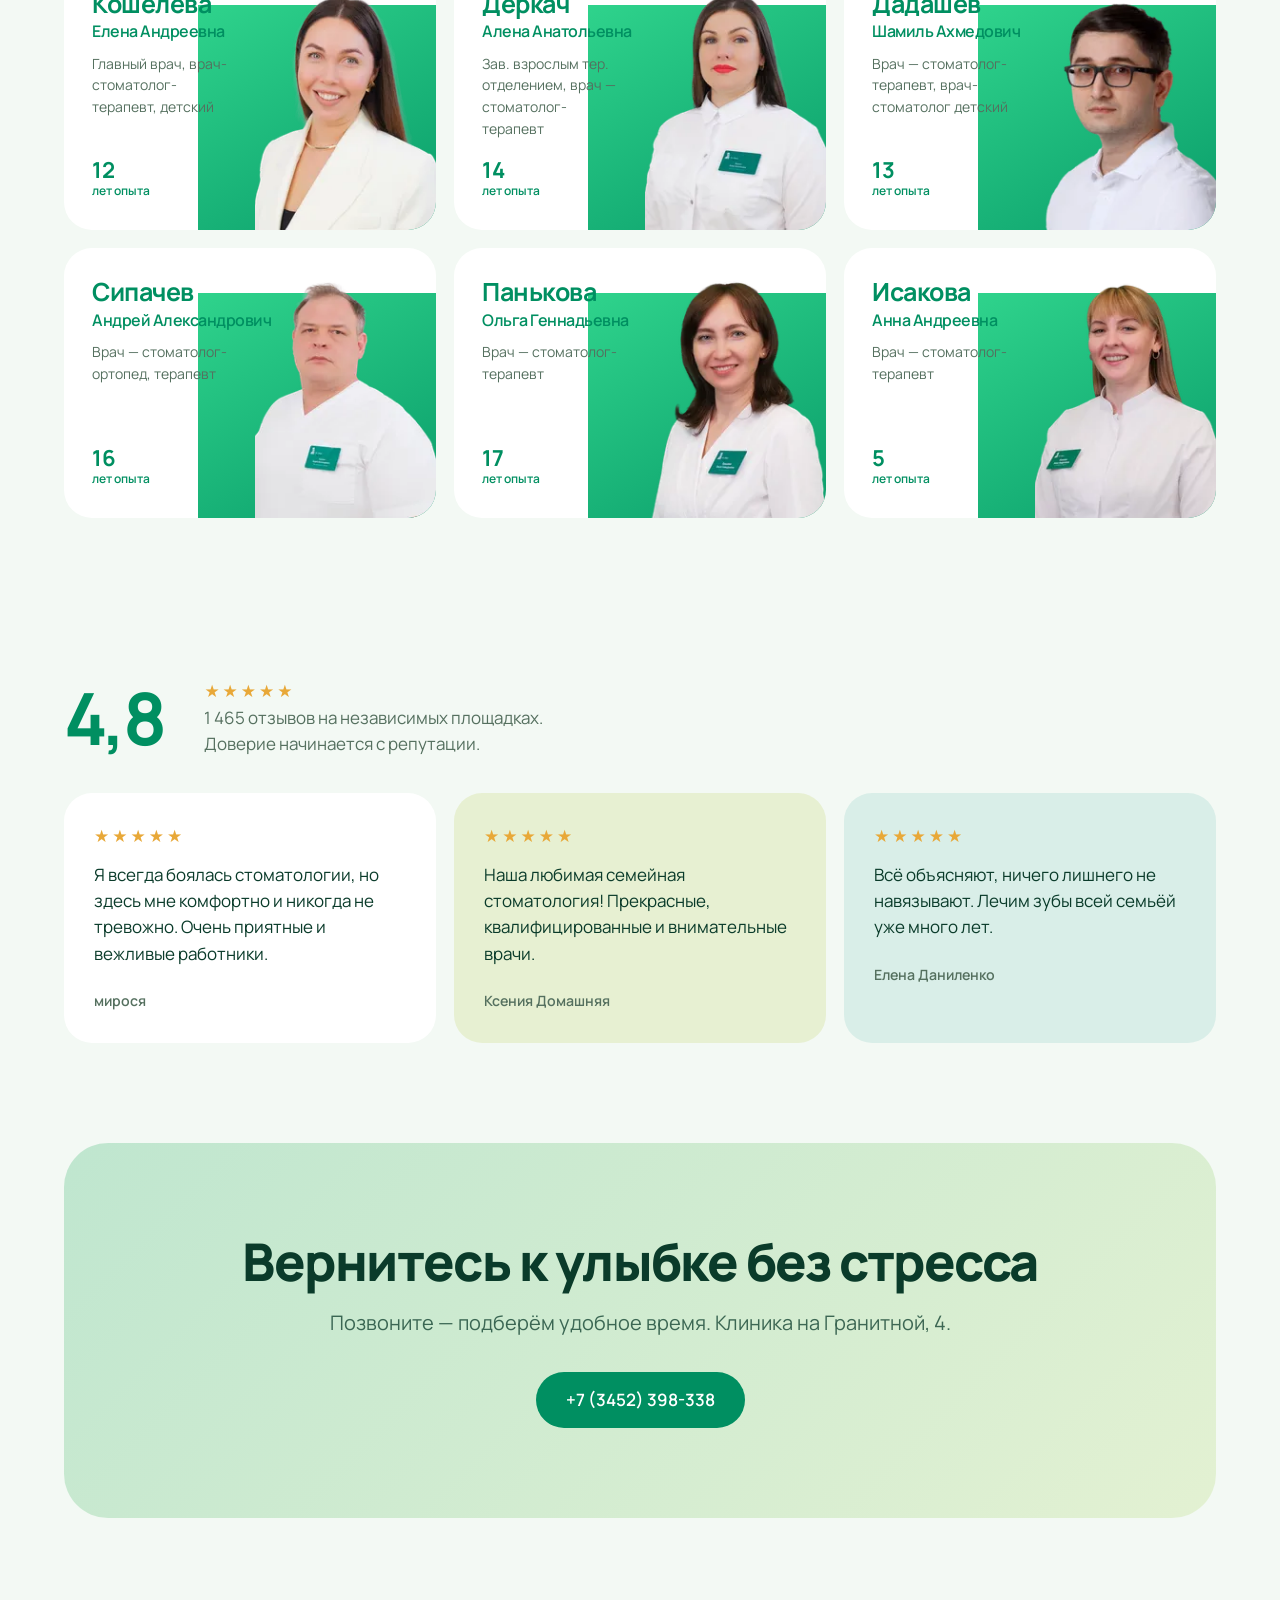
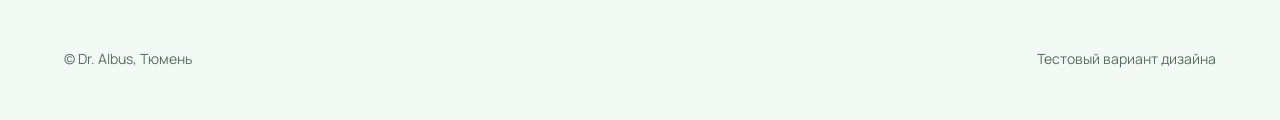
==== commit 12918ff2: "Clinic page: equipment showcase, background animation, animated doctors cards Co-Authored-By: Claude" ====
--- a/site/clinic.html
+++ b/site/clinic.html
@@ -46,15 +46,58 @@
 .ic svg{width:26px;height:26px;stroke:var(--teal);fill:none;stroke-width:1.7;stroke-linecap:round;stroke-linejoin:round}
 .svc h3{font-size:22px;letter-spacing:-.02em}.svc p{color:var(--muted);font-size:15px}
 .svc.more{background:var(--ink);color:#fff;justify-content:flex-end}.svc.more .ic{background:rgba(255,255,255,.12)}.svc.more svg{stroke:#fff}
-.tech{background:var(--ink);color:#fff;border-radius:44px;padding:70px 56px;display:grid;grid-template-columns:1fr 1fr;gap:50px}
-.tech .lead{color:#a6d2bd}
-.tech ul{list-style:none;padding:0;display:grid;gap:14px}
-.tech li{background:rgba(255,255,255,.07);border-radius:20px;padding:20px 24px;display:flex;justify-content:space-between;gap:16px}
-.tech li span{color:#7fd6ab;font-size:14px;white-space:nowrap}
+.tabs{display:flex;gap:12px;margin-bottom:18px;flex-wrap:wrap}
+.tab{position:relative;overflow:hidden;flex:1;min-width:200px;display:flex;align-items:center;gap:12px;background:#fff;border:0;border-radius:999px;padding:14px 22px;font:600 15px/1.2 Manrope,sans-serif;color:var(--muted);cursor:pointer;text-align:left;transition:.3s}
+.tab svg{width:26px;height:26px;flex:none;stroke:currentColor;fill:none;stroke-width:1.6;stroke-linecap:round;stroke-linejoin:round}
+.tab:hover{color:var(--teal)}.tab.on{background:var(--mint);color:var(--teal)}
+.tab i{position:absolute;left:0;bottom:0;height:3px;width:0;background:var(--teal)}
+.tab.on i{animation:prog 7s linear forwards}.paused .tab.on i{animation-play-state:paused}
+@keyframes prog{to{width:100%}}
+.stage{position:relative;overflow:hidden;border-radius:44px;background:linear-gradient(135deg,#008F61,#00704D);color:#fff;min-height:470px}
+.stage::before,.stage::after{content:"";position:absolute;border:1.5px solid rgba(255,255,255,.14);border-radius:50%;animation:ring 9s ease-in-out infinite}
+.stage::before{width:620px;height:620px;left:-160px;top:-120px}.stage::after{width:900px;height:900px;right:-300px;bottom:-480px;animation-delay:-4s}
+@keyframes ring{50%{transform:scale(1.08) rotate(8deg)}}
+.slide{position:absolute;inset:0;display:grid;grid-template-columns:.95fr 1.05fr;gap:30px;align-items:center;padding:40px 56px;opacity:0;visibility:hidden;transition:opacity .5s,visibility .5s}
+.slide.on{opacity:1;visibility:visible}
+.pic{position:relative;aspect-ratio:1.08;max-height:390px;margin:auto;width:100%;display:grid;place-items:center}
+.pic::before{content:"";position:absolute;inset:4%;background:#fff;animation:morph 9s ease-in-out infinite;transform:scale(.6);opacity:0;transition:.7s cubic-bezier(.2,.9,.3,1.2)}
+.slide.on .pic::before{transform:scale(1);opacity:1}
+@keyframes morph{0%,100%{border-radius:58% 42% 52% 48%/45% 55% 45% 55%}50%{border-radius:42% 58% 45% 55%/58% 42% 58% 42%}}
+.pic img{position:relative;width:88%;transform:translateY(40px) scale(.9);opacity:0;transition:.8s .15s cubic-bezier(.2,.9,.3,1)}
+.slide.on .pic img{transform:none;opacity:1;animation:bob 5s ease-in-out .9s infinite}
+@keyframes bob{50%{transform:translateY(-10px) rotate(-1deg)}}
+.spark{position:absolute;width:14px;height:14px;background:#9BF0C4;clip-path:polygon(50% 0,62% 38%,100% 50%,62% 62%,50% 100%,38% 62%,0 50%,38% 38%);animation:tw 2.4s ease-in-out infinite}
+.spark.s1{top:8%;right:8%}.spark.s2{bottom:14%;left:2%;animation-delay:-1s;width:20px;height:20px}.spark.s3{top:42%;right:-2%;animation-delay:-1.8s;width:10px;height:10px}
+@keyframes tw{50%{transform:scale(.3) rotate(90deg);opacity:.3}}
+.txt h3{display:inline-block;background:rgba(255,255,255,.18);backdrop-filter:blur(6px);font-size:24px;letter-spacing:-.02em;padding:16px 26px;border-radius:20px;margin-bottom:22px}
+.txt li,.txt h3,.txt .chips{opacity:0;transform:translateX(34px);transition:.6s cubic-bezier(.2,.8,.3,1)}
+.slide.on .txt h3,.slide.on .txt li,.slide.on .txt .chips{opacity:1;transform:none}
+.slide.on .txt li:nth-child(1){transition-delay:.3s}.slide.on .txt li:nth-child(2){transition-delay:.42s}.slide.on .txt li:nth-child(3){transition-delay:.54s}.slide.on .txt .chips{transition-delay:.7s}
+.txt ul{list-style:none;padding:0;display:grid;gap:12px;margin-bottom:26px}
+.txt li{position:relative;padding-left:24px;opacity:.95;font-size:16px}
+.txt li::before{content:"";position:absolute;left:0;top:.5em;width:9px;height:9px;border-radius:50%;background:#9BF0C4}
+.chips{display:flex;gap:12px;flex-wrap:wrap}
+.chip{background:rgba(255,255,255,.14);border-radius:999px;padding:9px 18px;font-size:14px;font-weight:600}
+.chip b{font-size:22px;margin-right:6px;color:#9BF0C4}
+.bgfx{position:fixed;inset:0;z-index:0;pointer-events:none;overflow:hidden}
+.bgfx svg{position:absolute;bottom:-80px;fill:none;stroke:var(--teal);stroke-width:1.6;stroke-linejoin:round;stroke-linecap:round;opacity:0;animation:rise linear infinite}
+@keyframes rise{0%{transform:translateY(0) rotate(0);opacity:0}10%{opacity:.16}90%{opacity:.16}100%{transform:translateY(-115vh) rotate(40deg);opacity:0}}
+main,header,.top{position:relative;z-index:1}header{position:sticky}
+.rv{opacity:0;transform:translateY(28px);transition:.8s cubic-bezier(.2,.8,.3,1)}.rv.in{opacity:1;transform:none}
 .docs{display:grid;grid-template-columns:repeat(3,1fr);gap:18px}
-.doc{background:var(--card);border-radius:var(--r);padding:16px 16px 26px}
-.ph{aspect-ratio:1/1;border-radius:20px;margin-bottom:18px;display:grid;place-items:center;font-size:54px;font-weight:800;color:rgba(10,59,42,.35)}
-.doc h3{font-size:19px;padding:0 10px}.doc p{padding:0 10px;color:var(--muted);font-size:14px}
+.doc{position:relative;overflow:hidden;background:#fff;border-radius:var(--r);padding:30px 28px;min-height:270px;display:flex;flex-direction:column;justify-content:space-between;transition:transform .4s cubic-bezier(.2,.8,.3,1),box-shadow .4s}
+.doc:hover{transform:translateY(-8px);box-shadow:0 26px 54px rgba(0,100,60,.16)}
+.doc .bl{position:absolute;right:-14%;bottom:-24%;width:78%;aspect-ratio:1;background:linear-gradient(150deg,#2FD38C,#008F61);animation:morph 8s ease-in-out infinite;transform:scale(0);transition:transform .9s cubic-bezier(.2,.9,.3,1.15) var(--d,0s)}
+.doc.in .bl{transform:scale(1)}.doc:hover .bl{transform:scale(1.25)!important;transition-duration:.6s;transition-delay:0s}
+.doc img{position:absolute;right:0;bottom:0;height:88%;width:auto;transform:translateY(60px);opacity:0;transition:transform .9s cubic-bezier(.2,.9,.3,1) calc(var(--d,0s) + .2s),opacity .6s calc(var(--d,0s) + .2s)}
+.doc.in img{transform:none;opacity:1}.doc:hover img{transform:scale(1.06) translateY(-4px);transition:transform .5s;transition-delay:0s}
+.doc h3{font-size:25px;line-height:1.1;letter-spacing:-.02em;color:var(--teal);position:relative;max-width:62%}
+.doc h3 span{display:block;font-size:16px;font-weight:600;margin-top:6px}
+.doc p{position:relative;max-width:44%;font-size:14px;color:var(--muted);margin:12px 0 18px}
+.doc .st{position:relative;display:flex;gap:18px;font-size:12px;color:var(--teal);font-weight:600}
+.doc .st b{display:block;font-size:22px;line-height:1.1;letter-spacing:-.02em}
+.doc .st i{position:absolute;inset:0}
+.doc{opacity:0;transform:translateY(26px)}.doc.in{opacity:1;transform:none;transition:opacity .7s var(--d,0s),transform .7s var(--d,0s)}.doc.in:hover{transform:translateY(-8px)}
 .rate{display:flex;gap:40px;align-items:center;flex-wrap:wrap;margin-bottom:36px}
 .rate b{font-size:72px;letter-spacing:-.04em;line-height:1;color:var(--teal)}
 .reviews{display:grid;grid-template-columns:repeat(3,1fr);gap:18px}
@@ -64,11 +107,12 @@
 .final{background:linear-gradient(135deg,#BFE6CF,#E3F1D2);border-radius:44px;text-align:center;padding:90px 24px}
 .final p{font-size:20px;color:var(--ink);opacity:.75;margin:10px 0 34px}
 footer{padding:50px 0;color:var(--muted);font-size:14px;display:flex;justify-content:space-between;flex-wrap:wrap;gap:12px}
-@media(max-width:900px){nav{display:none}.hero{min-height:520px;border-radius:32px}.hero>div:first-child{padding:28px}.float{display:none}.tech{grid-template-columns:1fr}.why{grid-template-columns:1fr 1fr}.services,.docs,.reviews{grid-template-columns:1fr}.tech{padding:44px 26px}}
-@media(prefers-reduced-motion:reduce){*{transition:none!important}}
+@media(max-width:900px){nav{display:none}.hero{min-height:520px;border-radius:32px}.hero>div:first-child{padding:28px}.float{display:none}.tech{grid-template-columns:1fr}.why{grid-template-columns:1fr 1fr}.services,.docs,.reviews{grid-template-columns:1fr}.doc h3{max-width:60%;font-size:22px}.tabs{gap:8px}.tab{min-width:calc(50% - 8px);padding:12px 16px;font-size:13px}.stage{min-height:0;display:grid}.slide{position:relative;grid-column:1;grid-row:1;grid-template-columns:1fr;padding:28px 22px}.slide:not(.on){position:absolute}}
+@media(prefers-reduced-motion:reduce){*{transition:none!important;animation:none!important}.doc,.doc img{opacity:1!important;transform:none!important}.doc .bl{transform:none!important}.bgfx{display:none}.rv,.slide .txt li,.slide .txt h3,.slide .txt .chips,.slide .pic img{opacity:1!important;transform:none!important}.pic::before{opacity:1;transform:none}}
 </style>
 </head>
 <body>
+<div class="bgfx" aria-hidden="true"><svg viewBox="0 0 24 24" style="left:4%;width:22px;animation-duration:22s;animation-delay:-0s"><path d="M12 5v14M5 12h14"/></svg><svg viewBox="0 0 120 130" style="left:13%;width:47px;animation-duration:25s;animation-delay:-5s"><path d="M60 8c-14-9-40-4-44 20-3 18 6 28 8 46 2 18 5 48 16 48 9 0 8-30 20-30s11 30 20 30c11 0 14-30 16-48 2-18 11-28 8-46C100 4 74-1 60 8Z"/></svg><svg viewBox="0 0 120 130" style="left:22%;width:54px;animation-duration:28s;animation-delay:-10s"><path d="M60 8c-14-9-40-4-44 20-3 18 6 28 8 46 2 18 5 48 16 48 9 0 8-30 20-30s11 30 20 30c11 0 14-30 16-48 2-18 11-28 8-46C100 4 74-1 60 8Z"/></svg><svg viewBox="0 0 24 24" style="left:31%;width:22px;animation-duration:31s;animation-delay:-15s"><path d="M12 5v14M5 12h14"/></svg><svg viewBox="0 0 120 130" style="left:40%;width:68px;animation-duration:34s;animation-delay:-20s"><path d="M60 8c-14-9-40-4-44 20-3 18 6 28 8 46 2 18 5 48 16 48 9 0 8-30 20-30s11 30 20 30c11 0 14-30 16-48 2-18 11-28 8-46C100 4 74-1 60 8Z"/></svg><svg viewBox="0 0 120 130" style="left:49%;width:41px;animation-duration:23s;animation-delay:-0s"><path d="M60 8c-14-9-40-4-44 20-3 18 6 28 8 46 2 18 5 48 16 48 9 0 8-30 20-30s11 30 20 30c11 0 14-30 16-48 2-18 11-28 8-46C100 4 74-1 60 8Z"/></svg><svg viewBox="0 0 24 24" style="left:58%;width:22px;animation-duration:26s;animation-delay:-5s"><path d="M12 5v14M5 12h14"/></svg><svg viewBox="0 0 120 130" style="left:67%;width:55px;animation-duration:29s;animation-delay:-10s"><path d="M60 8c-14-9-40-4-44 20-3 18 6 28 8 46 2 18 5 48 16 48 9 0 8-30 20-30s11 30 20 30c11 0 14-30 16-48 2-18 11-28 8-46C100 4 74-1 60 8Z"/></svg><svg viewBox="0 0 120 130" style="left:76%;width:62px;animation-duration:32s;animation-delay:-15s"><path d="M60 8c-14-9-40-4-44 20-3 18 6 28 8 46 2 18 5 48 16 48 9 0 8-30 20-30s11 30 20 30c11 0 14-30 16-48 2-18 11-28 8-46C100 4 74-1 60 8Z"/></svg><svg viewBox="0 0 24 24" style="left:85%;width:22px;animation-duration:35s;animation-delay:-20s"><path d="M12 5v14M5 12h14"/></svg><svg viewBox="0 0 120 130" style="left:94%;width:42px;animation-duration:24s;animation-delay:-0s"><path d="M60 8c-14-9-40-4-44 20-3 18 6 28 8 46 2 18 5 48 16 48 9 0 8-30 20-30s11 30 20 30c11 0 14-30 16-48 2-18 11-28 8-46C100 4 74-1 60 8Z"/></svg><svg viewBox="0 0 120 130" style="left:7%;width:49px;animation-duration:27s;animation-delay:-5s"><path d="M60 8c-14-9-40-4-44 20-3 18 6 28 8 46 2 18 5 48 16 48 9 0 8-30 20-30s11 30 20 30c11 0 14-30 16-48 2-18 11-28 8-46C100 4 74-1 60 8Z"/></svg></div>
 <div class="top">Работаем ежедневно с 09:00 до 21:00 · 3D-диагностика бесплатно</div>
 <header><div class="wrap">
 <a class="logo" href="#" aria-label="Dr. Albus, на главную"><img src="img/logo.png" alt="Dr. Albus"></a>
@@ -112,27 +156,9 @@
   </div>
 </section>
 
-<section id="tech">
-  <div class="tech">
-    <div><h2>Лучшее оборудование</h2><p class="lead">Точная диагностика и мягкое лечение — это оборудование, которое мы используем каждый день.</p><a class="btn" style="background:#fff;color:var(--ink)" href="#">Фототур по клинике</a></div>
-    <ul>
-      <li>Дентальный микроскоп Leica<span>точность лечения</span></li>
-      <li>Установка KaVo E30<span>Германия</span></li>
-      <li>3D-томограф PanExam<span>минимум излучения</span></li>
-      <li>Сканер SIRONA Primescan<span>50 000 снимков/с</span></li>
-    </ul>
-  </div>
-</section>
+<section id="tech"><h2 class="rv">Используем лучшее</h2><p class="lead rv">Точная диагностика и мягкое лечение — оборудование, которое работает каждый день.</p><div class="tabs rv"><button class="tab on" data-i="0"><svg viewBox="0 0 24 24" aria-hidden="true"><path d="M9 3l5 3-2 4M7 10l5 3M5 21h14M9 21c0-3 1-5 4-6M12 13l4-3"/></svg><span>Дентальный микроскоп Leica</span><i></i></button><button class="tab" data-i="1"><svg viewBox="0 0 24 24" aria-hidden="true"><path d="M4 18h10M6 18l-2-6 8-2 4 8M16 6l3 3M14 4l5 5"/></svg><span>Установка KaVo E30</span><i></i></button><button class="tab" data-i="2"><svg viewBox="0 0 24 24" aria-hidden="true"><path d="M12 3l8 4v10l-8 4-8-4V7l8-4zM12 12l8-5M12 12L4 7M12 12v9"/></svg><span>3D-томограф PanExam</span><i></i></button><button class="tab" data-i="3"><svg viewBox="0 0 24 24" aria-hidden="true"><path d="M4 6c0-2 3-3 8-3s8 1 8 3-3 3-8 3-8-1-8-3zM12 9v6M8 21h8M9 15h6"/></svg><span>Сканер SIRONA Primescan</span><i></i></button></div><div class="stage rv"><div class="slide on"><div class="pic"><img src="img/eq-mic.webp" alt="Дентальный микроскоп Leica"><span class="spark s1"></span><span class="spark s2"></span><span class="spark s3"></span></div><div class="txt"><h3>Дентальный микроскоп Leica</h3><ul><li>максимально сохранить здоровье ткани зуба</li><li>эффективно лечить каналы, чтобы сохранить зуб живым</li><li>снизить риск вторичного кариеса — коронки, виниры и пломбы прилегают на 100%</li></ul><div class="chips"><span class="chip"><b>x25</b>кратное увеличение</span></div></div></div><div class="slide"><div class="pic"><img src="img/eq-kavo.webp" alt="Установка KaVo E30"><span class="spark s1"></span><span class="spark s2"></span><span class="spark s3"></span></div><div class="txt"><h3>Стоматологическая установка KaVo E30 (Германия)</h3><ul><li>Оптимальный комфорт для пациента</li><li>Исключительная эргономика и дизайн</li><li>Удобна для работы двух врачей — услуга быстрее и комфортнее</li></ul><div class="chips"><span class="chip"><b>✦</b>покрытие с эффектом памяти</span><span class="chip"><b>✦</b>максимальный комфорт при лечении</span></div></div></div><div class="slide"><div class="pic"><img src="img/eq-3d.webp" alt="3D-томограф PanExam"><span class="spark s1"></span><span class="spark s2"></span><span class="spark s3"></span></div><div class="txt"><h3>3D-томограф PanExam KaVo (Германия)</h3><ul><li>Покажет положение, форму и строение челюсти и зубов</li><li>Незаменим при детальной диагностике и любых манипуляциях</li><li>3D-визуализация, цефалометрическая и панорамная съёмка, съёмка прикуса</li></ul><div class="chips"><span class="chip"><b>✦</b>высокое качество снимков</span><span class="chip"><b>✦</b>минимальное воздействие</span></div></div></div><div class="slide"><div class="pic"><img src="img/eq-sirona.webp" alt="Сканер SIRONA Primescan"><span class="spark s1"></span><span class="spark s2"></span><span class="spark s3"></span></div><div class="txt"><h3>Интраоральный сканер SIRONA Primescan</h3><ul><li>Исключительная точность и чёткость: сенсор Smart Pixel Sensor, глубина сканирования до 20 мм</li><li>Более 50 000 изображений в секунду — быстрая обработка нужных данных</li></ul><div class="chips"><span class="chip"><b>✦</b>гигиена на высшем уровне</span><span class="chip"><b>✦</b>автономное питание от батареи</span></div></div></div></div></section>
 
-<section id="vrachi">
-  <h2>Врачи, которым доверяют</h2>
-  <p class="lead">Опытная команда: от 6 до 19 лет практики.</p>
-  <div class="docs">
-    <div class="doc"><div class="ph" style="background:var(--mint)">Е</div><h3>Кошелева Елена Андреевна</h3><p>Главный врач, стоматолог-терапевт, детский · 14 лет</p></div>
-    <div class="doc"><div class="ph" style="background:var(--sand)">А</div><h3>Деркач Алена Анатольевна</h3><p>Зав. терапевтическим отделением · 16 лет</p></div>
-    <div class="doc"><div class="ph" style="background:var(--sky)">А</div><h3>Сипачев Андрей Александрович</h3><p>Стоматолог-ортопед, терапевт · 18 лет</p></div>
-  </div>
-</section>
+<section id="vrachi"><h2 class="rv">Наши врачи</h2><p class="lead rv">Опытная команда: от 6 до 19 лет практики. Лечим детей и взрослых.</p><div class="docs"><div class="doc rv0" style="--d:0.00s"><span class="bl"></span><img src="img/dr-kosheleva.webp" alt="Кошелева Елена Андреевна" width="190" height="250"><div><h3>Кошелева<span>Елена Андреевна</span></h3><p>Главный врач, врач-стоматолог-терапевт, детский</p></div><div class="st"><div><b class="cnt" data-to="14">0</b>лет опыта</div></div></div><div class="doc rv0" style="--d:0.12s"><span class="bl"></span><img src="img/dr-derkach.webp" alt="Деркач Алена Анатольевна" width="190" height="250"><div><h3>Деркач<span>Алена Анатольевна</span></h3><p>Зав. взрослым тер. отделением, врач — стоматолог-терапевт</p></div><div class="st"><div><b class="cnt" data-to="16">0</b>лет опыта</div></div></div><div class="doc rv0" style="--d:0.24s"><span class="bl"></span><img src="img/dr-dadashev.webp" alt="Дадашев Шамиль Ахмедович" width="190" height="250"><div><h3>Дадашев<span>Шамиль Ахмедович</span></h3><p>Врач — стоматолог-терапевт, врач-стоматолог детский</p></div><div class="st"><div><b class="cnt" data-to="15">0</b>лет опыта</div></div></div><div class="doc rv0" style="--d:0.15s"><span class="bl"></span><img src="img/dr-sipachev.webp" alt="Сипачев Андрей Александрович" width="190" height="250"><div><h3>Сипачев<span>Андрей Александрович</span></h3><p>Врач — стоматолог-ортопед, терапевт</p></div><div class="st"><div><b class="cnt" data-to="18">0</b>лет опыта</div></div></div><div class="doc rv0" style="--d:0.27s"><span class="bl"></span><img src="img/dr-pankova.webp" alt="Панькова Ольга Геннадьевна" width="190" height="250"><div><h3>Панькова<span>Ольга Геннадьевна</span></h3><p>Врач — стоматолог-терапевт</p></div><div class="st"><div><b class="cnt" data-to="19">0</b>лет опыта</div></div></div><div class="doc rv0" style="--d:0.39s"><span class="bl"></span><img src="img/dr-isakova.webp" alt="Исакова Анна Андреевна" width="190" height="250"><div><h3>Исакова<span>Анна Андреевна</span></h3><p>Врач — стоматолог-терапевт</p></div><div class="st"><div><b class="cnt" data-to="6">0</b>лет опыта</div></div></div></div></section>
 
 <section id="otzyvy">
   <div class="rate"><b>4,8</b><div><div class="stars">★★★★★</div><p style="color:var(--muted)">1 465 отзывов на независимых площадках.<br>Доверие начинается с репутации.</p></div></div>
@@ -152,5 +178,17 @@
 </section>
 <footer><span>© Dr. Albus, Тюмень</span><span>Тестовый вариант дизайна</span></footer>
 </main>
+<script>
+(()=>{const T=[...document.querySelectorAll('.tab')],S=[...document.querySelectorAll('.slide')],st=document.querySelector('.stage');let cur=0,tm;
+function go(i){cur=i;T.forEach((t,k)=>{t.classList.remove('on');if(k==i){void t.offsetWidth;t.classList.add('on')}});S.forEach((x,k)=>x.classList.toggle('on',k==i));clearTimeout(tm);tm=setTimeout(()=>go((cur+1)%S.length),7000)}
+T.forEach((t,k)=>t.onclick=()=>go(k));
+[st,...T].forEach(e=>{e.onmouseenter=()=>{clearTimeout(tm);document.body.classList.add('paused')};e.onmouseleave=()=>{document.body.classList.remove('paused');go(cur)}});
+if(!matchMedia('(prefers-reduced-motion:reduce)').matches)go(0);
+const io=new IntersectionObserver(es=>es.forEach(e=>{if(e.isIntersecting){e.target.classList.add('in');io.unobserve(e.target)}}),{threshold:.15});
+document.querySelectorAll('.rv').forEach(e=>io.observe(e));
+const io2=new IntersectionObserver(es=>es.forEach(e=>{if(e.isIntersecting){const c=e.target;c.classList.add('in');const n=c.querySelector('.cnt'),to=+n.dataset.to,t0=performance.now();(function f(t){const k=Math.min(1,(t-t0)/1400);n.textContent=Math.round(to*(1-Math.pow(1-k,3)));if(k<1)requestAnimationFrame(f)})(t0);io2.unobserve(c)}}),{threshold:.25});
+document.querySelectorAll('.doc').forEach(e=>io2.observe(e));
+})();
+</script>
 </body>
 </html>
